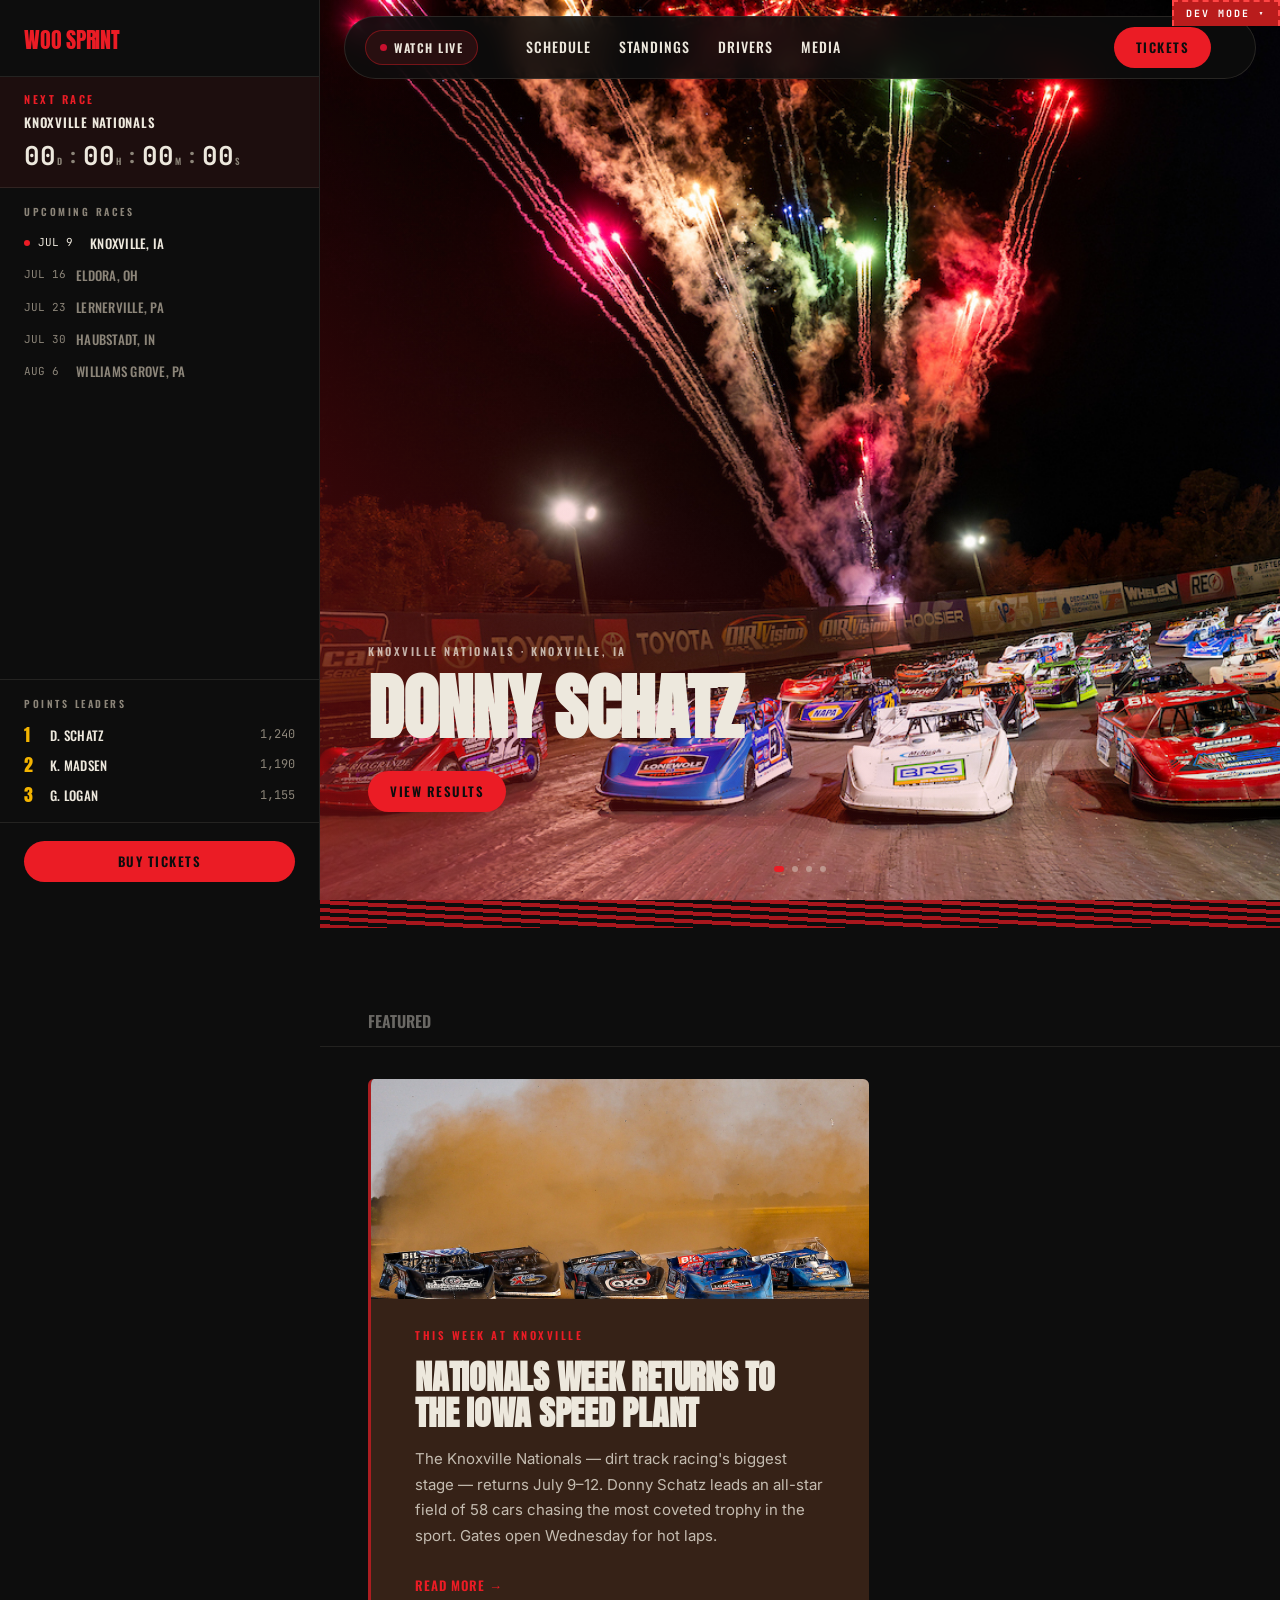
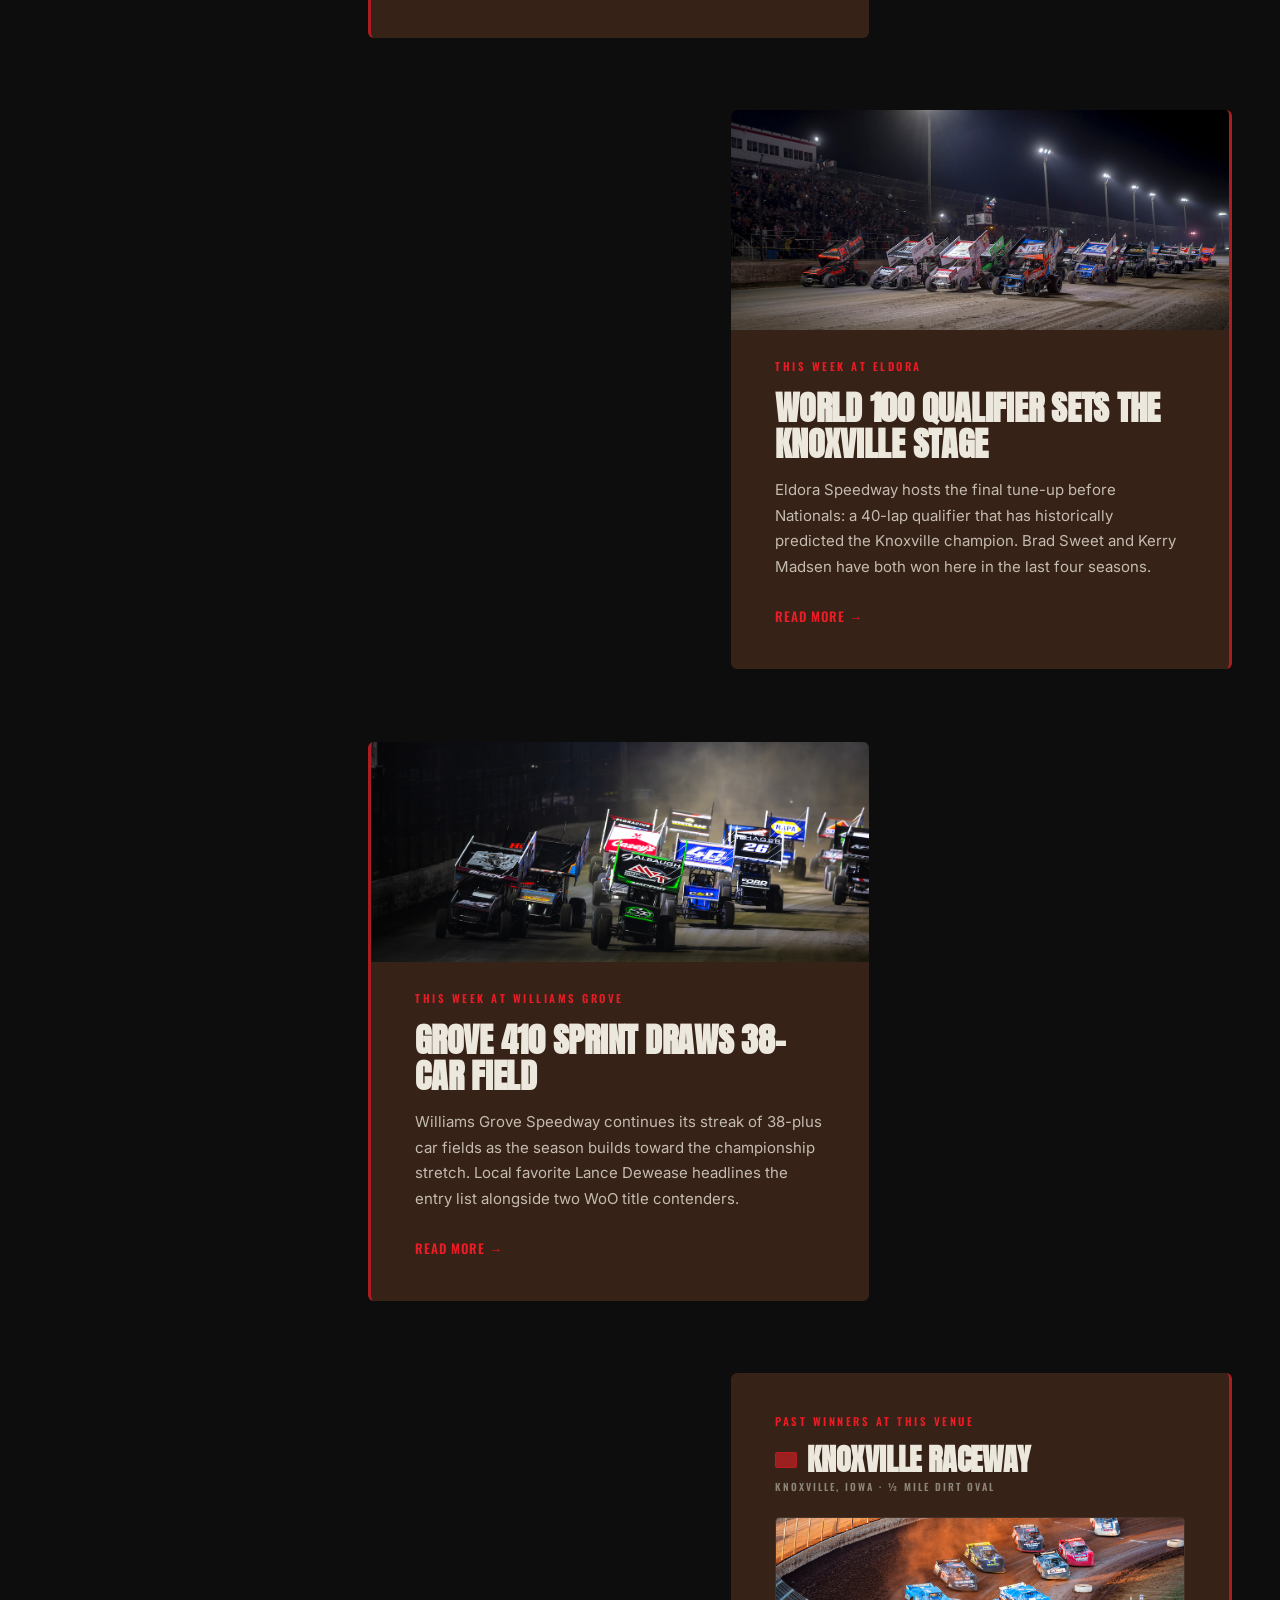
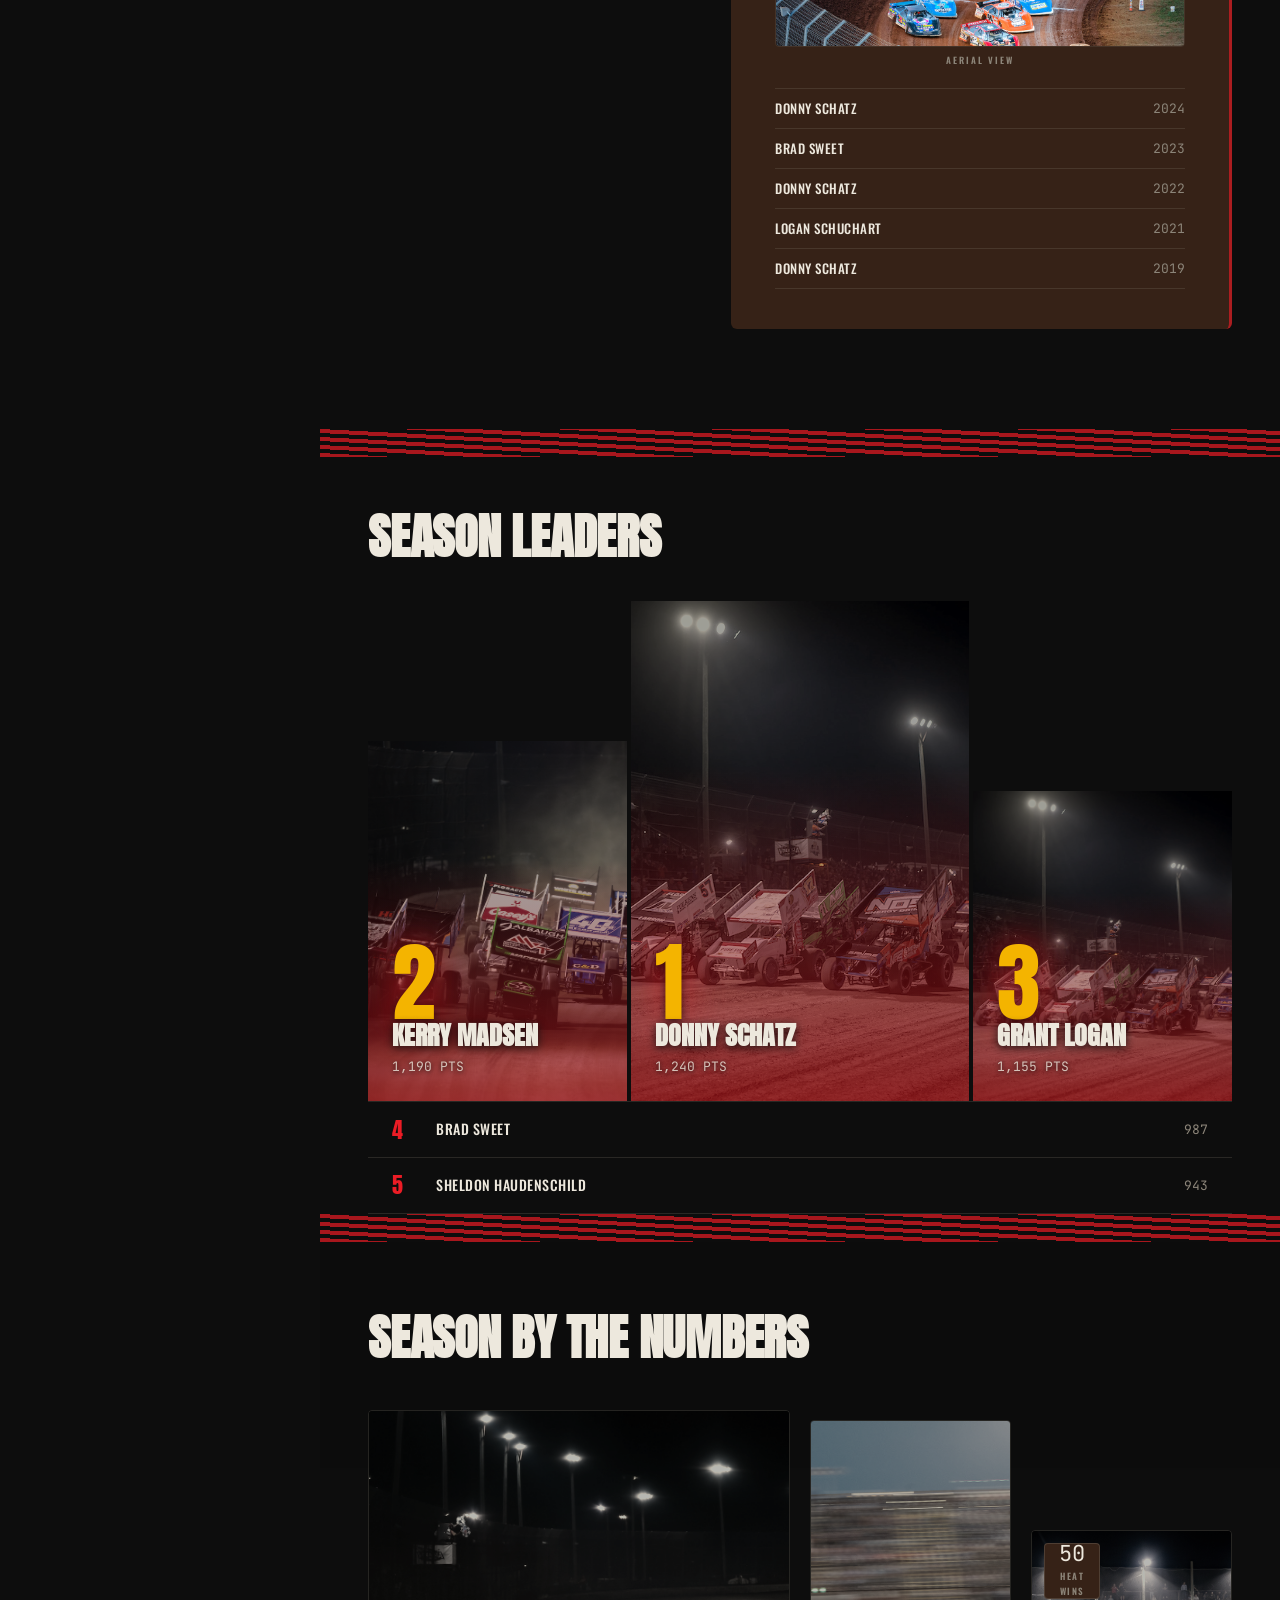
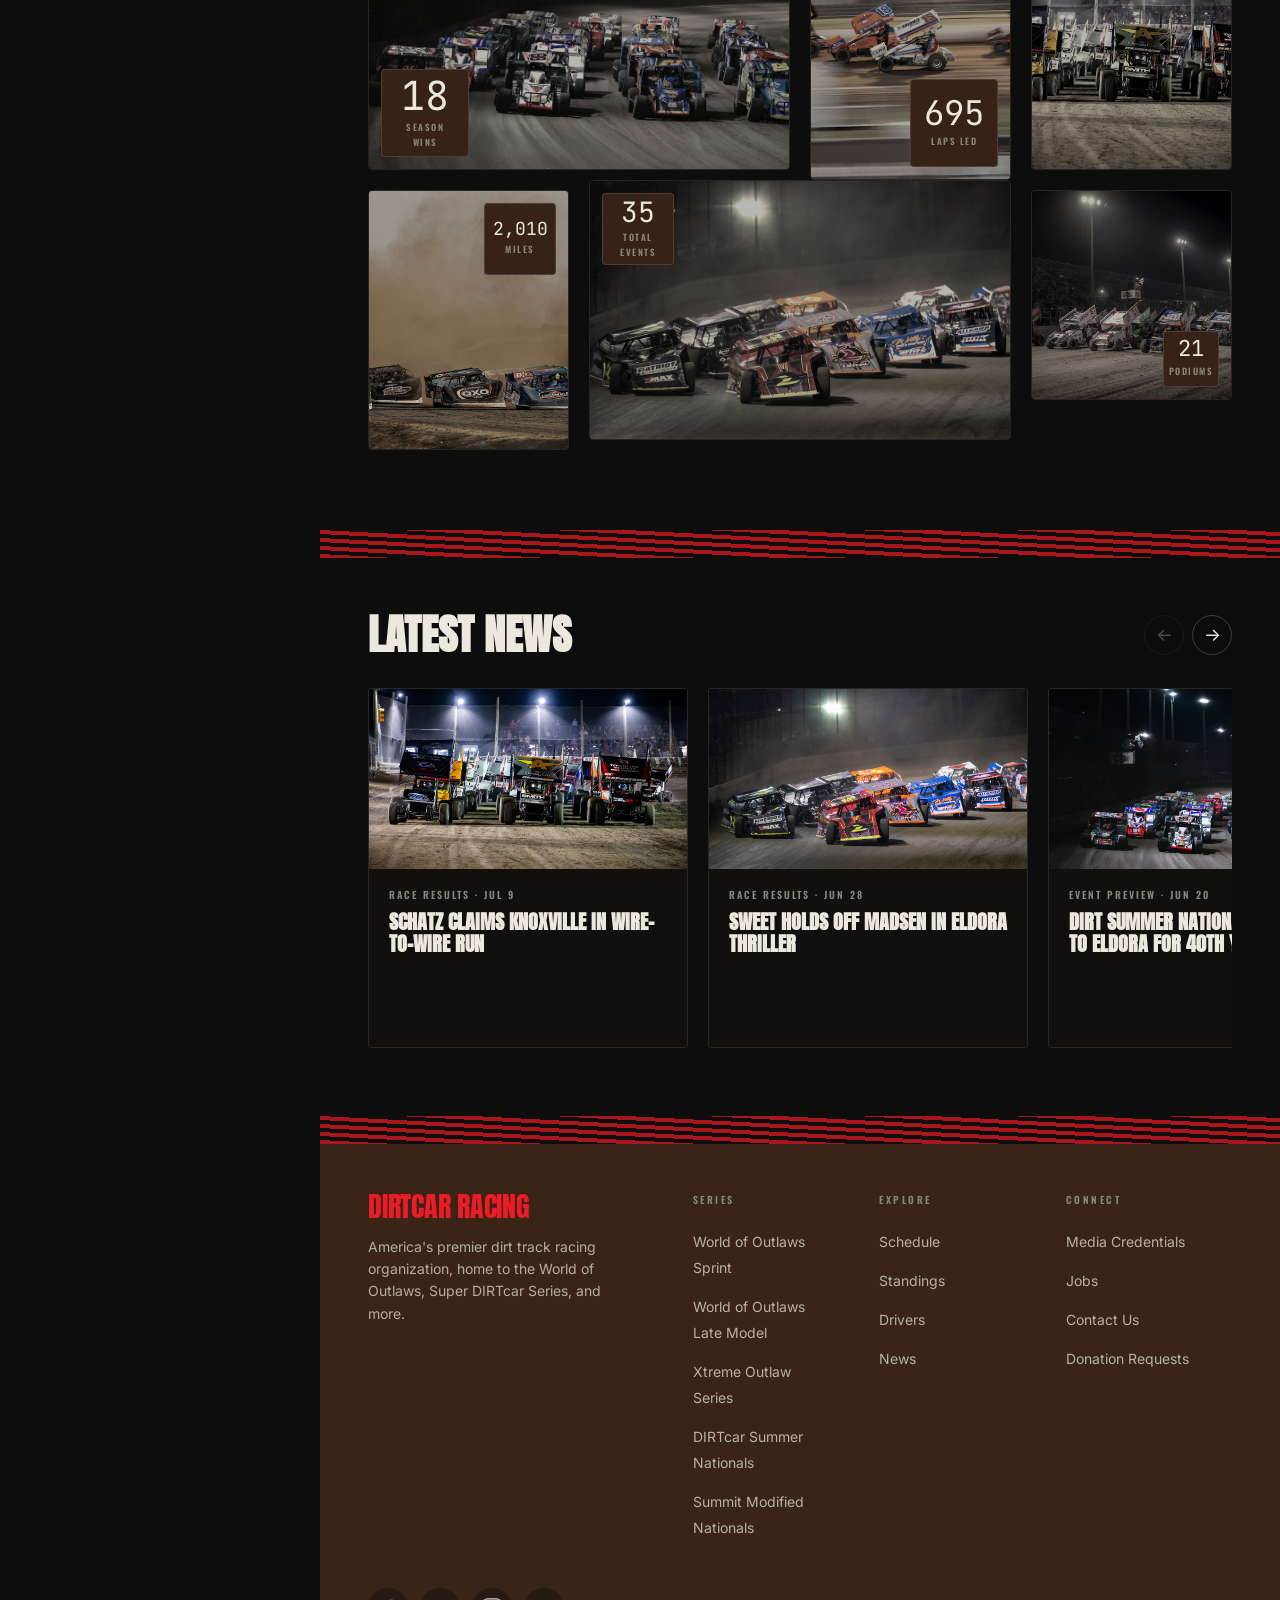
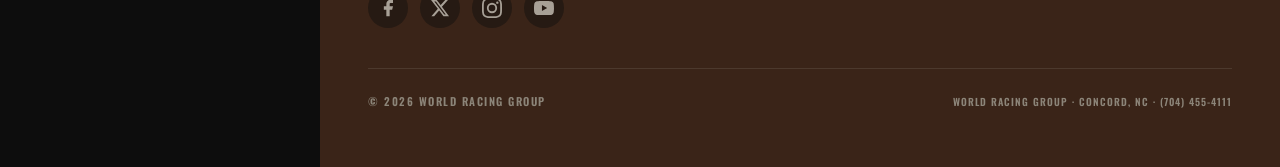
==== static-prototype/index.html @ 0c74077c "Restructure: split into static-prototype/ and wp-theme/, add PHP theme conversion + READMEs - Move o" ====
<!DOCTYPE html>
<html lang="en" data-brand="super-dirtcar">

<head>
  <meta charset="UTF-8">
  <meta name="viewport" content="width=device-width, initial-scale=1.0">
  <title>World of Outlaws Sprint Cars — DIRTcar Racing</title>
  <link rel="preconnect" href="https://fonts.googleapis.com">
  <link rel="preconnect" href="https://fonts.gstatic.com" crossorigin>
  <link href="https://fonts.googleapis.com/css2?family=Anton&family=Oswald:wght@400;500;600&family=Inter:wght@400;500&family=JetBrains+Mono:wght@400;700&display=swap" rel="stylesheet">
  <link rel="stylesheet" href="style.css">
  <!--
    PERF: Layer 2 background image — browser cannot discover CSS background-image
    URLs until the stylesheet is parsed and applied. This preload moves it onto
    the critical path so it starts loading in parallel with the CSS download.
    fetchpriority="high" because it is a full-viewport, first-paint asset.
    PROD: update href to the WebP/AVIF asset on CloudFront CDN (see DESIGN_PLAN.md § 7).
  -->
  <link rel="preload" as="image" href="assets/photos/dji_fly_20250713_210714_0370_1752455054452_photo.jpg" fetchpriority="high">
</head>
<body>

  <!-- LAYER 2: Fixed graded background — z-index: 0. Never scrolls. -->
  <div class="layer-bg" aria-hidden="true"></div>

  <!-- LAYER 1A: Left rail — DATA frame. position:fixed, always visible. -->
  <aside class="rail" aria-label="Season data">

    <div class="rail__logo">
      <span class="rail__logo-wordmark">WoO SPRINT</span>
    </div>

    <div class="rail__ticker">
      <p class="rail__eyebrow">NEXT RACE</p>
      <p class="rail__race-name u-truncate">KNOXVILLE NATIONALS</p>
      <div class="countdown" id="countdown" aria-label="Time until race start" aria-live="off">
        <span class="countdown__segment">
          <span class="countdown__digits u-mono-num" id="cd-days">00</span>
          <span class="countdown__unit u-label">D</span>
        </span>
        <span class="countdown__colon" aria-hidden="true">:</span>
        <span class="countdown__segment">
          <span class="countdown__digits u-mono-num" id="cd-hours">00</span>
          <span class="countdown__unit u-label">H</span>
        </span>
        <span class="countdown__colon" aria-hidden="true">:</span>
        <span class="countdown__segment">
          <span class="countdown__digits u-mono-num" id="cd-mins">00</span>
          <span class="countdown__unit u-label">M</span>
        </span>
        <span class="countdown__colon" aria-hidden="true">:</span>
        <span class="countdown__segment">
          <span class="countdown__digits u-mono-num" id="cd-secs">00</span>
          <span class="countdown__unit u-label">S</span>
        </span>
      </div>
    </div>

    <nav class="rail__schedule" aria-label="Upcoming races">
      <h2 class="rail__section-heading u-label">UPCOMING RACES</h2>
      <ul class="rail__race-list" role="list">
        <li class="rail__race-item rail__race-item--next">
          <span class="rail__race-dot" aria-hidden="true"></span>
          <span class="rail__race-date u-mono-num">JUL 9</span>
          <span class="rail__race-track u-truncate">Knoxville, IA</span>
        </li>
        <li class="rail__race-item">
          <span class="rail__race-date u-mono-num">JUL 16</span>
          <span class="rail__race-track u-truncate">Eldora, OH</span>
        </li>
        <li class="rail__race-item">
          <span class="rail__race-date u-mono-num">JUL 23</span>
          <span class="rail__race-track u-truncate">Lernerville, PA</span>
        </li>
        <li class="rail__race-item">
          <span class="rail__race-date u-mono-num">JUL 30</span>
          <span class="rail__race-track u-truncate">Haubstadt, IN</span>
        </li>
        <li class="rail__race-item">
          <span class="rail__race-date u-mono-num">AUG 6</span>
          <span class="rail__race-track u-truncate">Williams Grove, PA</span>
        </li>
      </ul>
    </nav>

    <div class="rail__standings" aria-label="Points leaders">
      <h2 class="rail__section-heading u-label">POINTS LEADERS</h2>
      <ol class="rail__standings-list">
        <li class="rail__standings-item">
          <span class="rail__standings-pos">1</span>
          <span class="rail__standings-name u-truncate">D. SCHATZ</span>
          <span class="rail__standings-pts u-mono-num">1,240</span>
        </li>
        <li class="rail__standings-item">
          <span class="rail__standings-pos">2</span>
          <span class="rail__standings-name u-truncate">K. MADSEN</span>
          <span class="rail__standings-pts u-mono-num">1,190</span>
        </li>
        <li class="rail__standings-item">
          <span class="rail__standings-pos">3</span>
          <span class="rail__standings-name u-truncate">G. LOGAN</span>
          <span class="rail__standings-pts u-mono-num">1,155</span>
        </li>
      </ol>
    </div>

    <div class="rail__cta-wrap">
      <a href="#" class="btn rail__cta">BUY TICKETS</a>
    </div>

  </aside>

  <!-- LAYER 1B: Top pill header — NAVIGATION frame. Spans right column, collapses on scroll. -->
  <header class="pill-header" id="pill-header">
    <div class="pill-header__inner">

      <!-- WATCH LIVE: persists in both pill states when isLive=true. .pill-header--has-live set by JS. -->
      <a href="https://dirtvision.com"
         target="_blank"
         rel="noopener noreferrer"
         class="pill-watch-live"
         id="pill-watch-live"
         aria-label="Watch live racing on DIRTVision, opens in new tab"
         tabindex="-1">
        <span class="pill-watch-live__dot" aria-hidden="true"></span>
        WATCH LIVE
      </a>

      <!-- Logomark: collapsed state only -->
      <span class="pill-header__logomark" aria-hidden="true">WoO</span>

      <!-- Primary nav: expanded state only — collapses into drawer on scroll -->
      <nav class="pill-nav" aria-label="Primary navigation">
        <a href="#schedule" class="pill-nav__link">SCHEDULE</a>
        <a href="#standings" class="pill-nav__link">STANDINGS</a>
        <a href="#drivers" class="pill-nav__link">DRIVERS</a>
        <a href="#media" class="pill-nav__link">MEDIA</a>
      </nav>

      <!-- CTA: always visible in both states -->
      <a href="#" class="btn pill-header__cta-btn">TICKETS</a>

      <!-- Hamburger: collapsed state only -->
      <button class="pill-header__hamburger"
              aria-label="Open navigation menu"
              aria-expanded="false"
              aria-controls="nav-drawer"
              tabindex="-1">
        <span aria-hidden="true"></span>
        <span aria-hidden="true"></span>
        <span aria-hidden="true"></span>
      </button>

    </div>
  </header>

  <!-- Mobile / collapsed nav drawer -->
  <dialog class="nav-drawer" id="nav-drawer" aria-label="Navigation menu">
    <button class="nav-drawer__close" aria-label="Close navigation menu">&#x2715;</button>
    <nav class="nav-drawer__nav" aria-label="Site navigation">
      <a href="#schedule" class="nav-drawer__link">SCHEDULE</a>
      <a href="#standings" class="nav-drawer__link">STANDINGS</a>
      <a href="#drivers" class="nav-drawer__link">DRIVERS</a>
      <a href="#media" class="nav-drawer__link">MEDIA</a>
    </nav>
    <div class="nav-drawer__data">
      <p class="nav-drawer__placeholder">[Upcoming races — placeholder]</p>
      <p class="nav-drawer__placeholder">[Points leaders — placeholder]</p>
    </div>
  </dialog>

  <!-- LAYER 3: Scrolling content — z-index: 10, margin-left: 320px on desktop -->
  <main class="content-channel">

    <!-- LAYER 3.1: Hero — Most Recent Winner Carousel -->
    <!-- PRODUCTION: slide data from WRG-PublicApi race-results endpoint -->
    <section class="hero" id="hero" aria-label="Recent race winners">
      <div class="hero__track">

        <article class="hero__slide hero__slide--active"
                 id="hero-slide-0"
                 aria-roledescription="slide"
                 aria-label="Slide 1 of 4: Donny Schatz">
          <!--
            PROD: upgrade <img> to <picture> with CDN-hosted AVIF/WebP (slide 1 only):
            <picture>
              <source type="image/avif" srcset="hero-schatz.avif">
              <source type="image/webp" srcset="hero-schatz.webp">
              <img class="hero__photo"
                   src="hero-schatz.jpg"
                   alt="Donny Schatz racing at Knoxville Nationals"
                   width="1440" height="900"
                   loading="eager" fetchpriority="high" decoding="sync">
            </picture>
            ABOVE THE FOLD — do NOT use loading="lazy".
            Sized to 1440×900 (viewport box); serve from CloudFront CDN.
          -->
          <!-- WRG racing photo — real but illustrative; production will use driver-specific
               shots from WRG media library served as WebP/AVIF from CloudFront CDN. -->
          <img class="hero__photo"
               src="assets/photos/_DSC0522.jpg"
               alt="Sprint cars lined up for the main event with fireworks in the night sky"
               width="1920" height="1080"
               loading="eager" fetchpriority="high" decoding="sync">
          <div class="hero__grad" aria-hidden="true"></div>
          <div class="hero__content" data-initial>
            <p class="hero__eyebrow">KNOXVILLE NATIONALS · KNOXVILLE, IA</p>
            <h2 class="hero__name">DONNY SCHATZ</h2>
            <a href="#" class="btn hero__cta">VIEW RESULTS</a>
          </div>
        </article>

        <article class="hero__slide"
                 id="hero-slide-1"
                 aria-roledescription="slide"
                 aria-label="Slide 2 of 4: Brad Sweet"
                 aria-hidden="true">
          <!--
            PROD: <picture> with lazy loading — slide starts hidden, 5 s until auto-advance:
            <picture>
              <source type="image/avif" srcset="hero-sweet.avif">
              <source type="image/webp" srcset="hero-sweet.webp">
              <img class="hero__photo"
                   src="hero-sweet.jpg"
                   alt="Brad Sweet racing at Eldora Speedway"
                   width="1440" height="900"
                   loading="lazy" decoding="async">
            </picture>
          -->
          <!-- WRG racing photo — real but illustrative; production will use event-specific shots. -->
          <img class="hero__photo"
               src="assets/photos/150A0096.jpg"
               alt="Sprint cars racing three-wide through a dusty turn at night"
               width="1920" height="1080"
               loading="lazy" decoding="async">
          <div class="hero__grad" aria-hidden="true"></div>
          <div class="hero__content">
            <p class="hero__eyebrow">DIRT SUMMER NATIONALS · ELDORA, OH</p>
            <h2 class="hero__name">BRAD SWEET</h2>
            <a href="#" class="btn hero__cta">VIEW RESULTS</a>
          </div>
        </article>

        <article class="hero__slide"
                 id="hero-slide-2"
                 aria-roledescription="slide"
                 aria-label="Slide 3 of 4: Kerry Madsen"
                 aria-hidden="true">
          <!--
            PROD: <picture> with lazy loading — slide 3:
            <picture>
              <source type="image/avif" srcset="hero-madsen.avif">
              <source type="image/webp" srcset="hero-madsen.webp">
              <img class="hero__photo"
                   src="hero-madsen.jpg"
                   alt="Kerry Madsen racing at Williams Grove Speedway"
                   width="1440" height="900"
                   loading="lazy" decoding="async">
            </picture>
          -->
          <!-- WRG racing photo — real but illustrative; production will use event-specific shots. -->
          <img class="hero__photo"
               src="assets/photos/_DSC0522.jpg"
               alt="Sprint cars lined up for the main event with fireworks in the night sky"
               width="1920" height="1080"
               loading="lazy" decoding="async">
          <div class="hero__grad" aria-hidden="true"></div>
          <div class="hero__content">
            <p class="hero__eyebrow">WILLIAMS GROVE 410 SPRINT · WILLIAMS GROVE, PA</p>
            <h2 class="hero__name">KERRY MADSEN</h2>
            <a href="#" class="btn hero__cta">VIEW RESULTS</a>
          </div>
        </article>

        <article class="hero__slide"
                 id="hero-slide-3"
                 aria-roledescription="slide"
                 aria-label="Slide 4 of 4: Sheldon Haudenschild"
                 aria-hidden="true">
          <!--
            PROD: <picture> with lazy loading — slide 4:
            <picture>
              <source type="image/avif" srcset="hero-haudenschild.avif">
              <source type="image/webp" srcset="hero-haudenschild.webp">
              <img class="hero__photo"
                   src="hero-haudenschild.jpg"
                   alt="Sheldon Haudenschild racing at Tulsa Speedway"
                   width="1440" height="900"
                   loading="lazy" decoding="async">
            </picture>
          -->
          <!-- WRG racing photo — real but illustrative; production will use event-specific shots. -->
          <img class="hero__photo"
               src="assets/photos/150A0096.jpg"
               alt="Sprint cars racing three-wide through a dusty turn at night"
               width="1920" height="1080"
               loading="lazy" decoding="async">
          <div class="hero__grad" aria-hidden="true"></div>
          <div class="hero__content">
            <p class="hero__eyebrow">DIRT CLASSIC · TULSA, OK</p>
            <h2 class="hero__name">SHELDON HAUDENSCHILD</h2>
            <a href="#" class="btn hero__cta">VIEW RESULTS</a>
          </div>
        </article>

      </div>

      <div class="hero__dots" role="group" aria-label="Slide navigation">
        <button class="hero__dot hero__dot--active"
                aria-label="Slide 1: Donny Schatz"
                aria-pressed="true"></button>
        <button class="hero__dot"
                aria-label="Slide 2: Brad Sweet"
                aria-pressed="false"
                tabindex="-1"></button>
        <button class="hero__dot"
                aria-label="Slide 3: Kerry Madsen"
                aria-pressed="false"
                tabindex="-1"></button>
        <button class="hero__dot"
                aria-label="Slide 4: Sheldon Haudenschild"
                aria-pressed="false"
                tabindex="-1"></button>
      </div>
    </section>

    <!-- Scroll sentinel: IntersectionObserver target for pill collapse trigger -->
    <div class="scroll-sentinel" id="scroll-sentinel" aria-hidden="true"></div>

    <!-- Clay-groove divider sample — renders between hero and floating blocks -->
    <div class="clay-divider" aria-hidden="true"></div>

    <!-- LAYER 3.2: Floating Feature Blocks — Thibaut Courtois pattern -->
    <!--
      PRODUCTION: .layer-bg::before photograph must depict the SAME track/event
      as these editorial blocks. The background is the subject of the content
      floating in front of it — without that alignment the three-layer depth model
      collapses to a generic parallax gesture. Update the background-image URL in
      .layer-bg::before and the block copy together as a single release when
      featuring a new event. Block content from WRG-PublicApi featured-events endpoint.
    -->
    <section class="floating-blocks" id="schedule" aria-label="Featured stories">
      <!--
        FEATURED — intentionally curated, intentionally few (2–3 editorial blocks +
        track context card). This section's purpose is the three-layer depth model:
        Layer 2 must show through the open space around each block. If you find yourself
        adding many blocks here, they belong in the Latest News horizontal scroller instead
        (#media). These two sections are NOT duplicates — they are different by design:
        Featured = curated depth showcase; Latest News = high-volume feed.
      -->
      <div class="floating-blocks__header">
        <p class="floating-blocks__label u-label">Featured</p>
      </div>
      <div class="floating-blocks__inner">

        <div class="floating-block floating-block--left">
          <article class="floating-block__card">
            <!-- WRG racing photo — real but illustrative; production will swap to CMS-curated set. -->
            <figure class="floating-block__photo">
              <img src="assets/photos/6L4A5231.jpg"
                   alt=""
                   width="640" height="220"
                   loading="lazy" decoding="async">
            </figure>
            <p class="floating-block__eyebrow u-label">This week at Knoxville</p>
            <h2 class="floating-block__headline">NATIONALS WEEK RETURNS TO THE IOWA SPEED PLANT</h2>
            <p class="floating-block__blurb">The Knoxville Nationals — dirt track racing's biggest stage — returns July 9–12. Donny Schatz leads an all-star field of 58 cars chasing the most coveted trophy in the sport. Gates open Wednesday for hot laps.</p>
            <a href="#" class="floating-block__link">Read more &#8594;</a>
          </article>
        </div>

        <div class="floating-block floating-block--right">
          <article class="floating-block__card">
            <!-- WRG racing photo — real but illustrative; production will swap to CMS-curated set. -->
            <figure class="floating-block__photo">
              <img src="assets/photos/DSC01640%20copy.jpg"
                   alt=""
                   width="640" height="220"
                   loading="lazy" decoding="async">
            </figure>
            <p class="floating-block__eyebrow u-label">This week at Eldora</p>
            <h2 class="floating-block__headline">WORLD 100 QUALIFIER SETS THE KNOXVILLE STAGE</h2>
            <p class="floating-block__blurb">Eldora Speedway hosts the final tune-up before Nationals: a 40-lap qualifier that has historically predicted the Knoxville champion. Brad Sweet and Kerry Madsen have both won here in the last four seasons.</p>
            <a href="#" class="floating-block__link">Read more &#8594;</a>
          </article>
        </div>

        <div class="floating-block floating-block--left">
          <article class="floating-block__card">
            <!-- WRG racing photo — real but illustrative; production will swap to CMS-curated set. -->
            <figure class="floating-block__photo">
              <img src="assets/photos/150A0096.jpg"
                   alt=""
                   width="640" height="220"
                   loading="lazy" decoding="async">
            </figure>
            <p class="floating-block__eyebrow u-label">This week at Williams Grove</p>
            <h2 class="floating-block__headline">GROVE 410 SPRINT DRAWS 38-CAR FIELD</h2>
            <p class="floating-block__blurb">Williams Grove Speedway continues its streak of 38-plus car fields as the season builds toward the championship stretch. Local favorite Lance Dewease headlines the entry list alongside two WoO title contenders.</p>
            <a href="#" class="floating-block__link">Read more &#8594;</a>
          </article>
        </div>

        <!-- TRACK CONTEXT CARD — block type 2 within .floating-blocks.
             Distinct internal layout from editorial blocks; same visual language (clay bg,
             border, radius, racecar-launch entrance, hover lunge).
             Sequence position: 4th block, right-aligned (alternates after 3rd left block).
             PRODUCTION: venue data from WRG-PublicApi featured-events endpoint;
             winner history from /tracks/{track_ID}/results?series={entity_ID}. -->
        <div class="floating-block floating-block--right">
          <article class="floating-block__card floating-block__card--track-context"
                   aria-label="Track context: Knoxville Raceway, past winners">

            <p class="floating-block__eyebrow u-label">Past winners at this venue</p>

            <div class="track-ctx__header">
              <!-- PLACEHOLDER flag block. PRODUCTION: country/state flag <img> or inline SVG
                   sourced from the venue record. Class only — no inline style attribute. -->
              <span class="track-ctx__flag" role="img" aria-label="US venue flag placeholder"></span>
              <h2 class="track-ctx__name">KNOXVILLE RACEWAY</h2>
            </div>
            <p class="track-ctx__location u-label">Knoxville, Iowa &middot; &frac12; Mile Dirt Oval</p>

            <!-- Aerial track view — clean, full-width, no layering.
                 PRODUCTION: aerial/satellite photo from the yoda asset/marketing folder,
                 keyed by track. Serve as WebP/AVIF. Fallback: if absent, hide this element
                 gracefully (card still works via name + map chip + winners):
                 CSS → .track-ctx__aerial-wrap:not(:has(img[src])) { display: none; } -->
            <figure class="track-ctx__aerial-wrap" aria-hidden="true">
              <!-- WRG aerial track photo — real but illustrative;
                   production will serve venue-specific aerials from WRG media library. -->
              <img class="track-ctx__aerial"
                   src="assets/photos/DSC_8585.jpg"
                   alt=""
                   width="220"
                   height="130"
                   loading="lazy"
                   decoding="async">
              <p class="track-ctx__zone-label u-label">AERIAL VIEW</p>
            </figure>

            <!-- PAST WINNERS LIST
                 PRODUCTION: query WRG-PublicApi /tracks/{track_ID}/results?series={entity_ID}
                 for prior winners at this venue. Display 3–5 most recent distinct winners. -->
            <ol class="track-ctx__winners" aria-label="Past winners at Knoxville Raceway">
              <li class="track-ctx__winner">
                <span class="track-ctx__winner-name">Donny Schatz</span>
                <span class="track-ctx__winner-year u-mono-num">2024</span>
              </li>
              <li class="track-ctx__winner">
                <span class="track-ctx__winner-name">Brad Sweet</span>
                <span class="track-ctx__winner-year u-mono-num">2023</span>
              </li>
              <li class="track-ctx__winner">
                <span class="track-ctx__winner-name">Donny Schatz</span>
                <span class="track-ctx__winner-year u-mono-num">2022</span>
              </li>
              <li class="track-ctx__winner">
                <span class="track-ctx__winner-name">Logan Schuchart</span>
                <span class="track-ctx__winner-year u-mono-num">2021</span>
              </li>
              <li class="track-ctx__winner">
                <span class="track-ctx__winner-name">Donny Schatz</span>
                <span class="track-ctx__winner-year u-mono-num">2019</span>
              </li>
            </ol>

          </article>
        </div>

      </div>
    </section>

    <!-- LAYER 3.3: Standings — Formula 1 podium pattern -->
    <!-- PRODUCTION: driver data from WRG-PublicApi driver/standings tables -->
    <section class="standings" id="standings" aria-label="Season standings">
      <div class="clay-divider" aria-hidden="true"></div>

      <div class="standings__inner">
        <h2 class="standings__heading">SEASON LEADERS</h2>

        <!-- Podium: DOM order P1, P2, P3 (semantic); CSS order rearranges to P2, P1, P3 on desktop -->
        <div class="standings__podium" id="standings-podium">

          <!-- P1 — champion; desktop center (order:2), mobile first (order:1) -->
          <article class="standings__card standings__card--p1" aria-label="1st place: Donny Schatz">
            <!--
              PROD: upgrade to <picture> with CDN-hosted AVIF/WebP per driver (P1 — 400×500):
              <picture>
                <source type="image/avif" srcset="driver-schatz.avif">
                <source type="image/webp" srcset="driver-schatz.webp">
                <img class="standings__photo" src="driver-schatz.jpg" alt=""
                     width="400" height="500" loading="lazy" decoding="async">
              </picture>
            -->
            <!-- WRG racing photo — real but illustrative; production uses driver-specific
                 portraits from WRG media library served as WebP/AVIF from CloudFront CDN. -->
            <img class="standings__photo"
                 src="assets/photos/DSC01640%20copy.jpg"
                 alt=""
                 width="400" height="500"
                 loading="lazy" decoding="async">
            <div class="standings__wash" aria-hidden="true"></div>
            <div class="standings__info">
              <span class="standings__rank" aria-hidden="true">1</span>
              <h3 class="standings__name">DONNY SCHATZ</h3>
              <span class="standings__pts u-mono-num">1,240 PTS</span>
            </div>
          </article>

          <!-- P2 — desktop left flank (order:1) -->
          <article class="standings__card standings__card--p2" aria-label="2nd place: Kerry Madsen">
            <!--
              PROD: upgrade to <picture> with CDN-hosted AVIF/WebP per driver (P2 — 308×360):
              <picture>
                <source type="image/avif" srcset="driver-madsen.avif">
                <source type="image/webp" srcset="driver-madsen.webp">
                <img class="standings__photo" src="driver-madsen.jpg" alt=""
                     width="308" height="360" loading="lazy" decoding="async">
              </picture>
            -->
            <!-- WRG racing photo — real but illustrative; production uses driver-specific portraits. -->
            <img class="standings__photo"
                 src="assets/photos/150A0096.jpg"
                 alt=""
                 width="308" height="360"
                 loading="lazy" decoding="async">
            <div class="standings__wash" aria-hidden="true"></div>
            <div class="standings__info">
              <span class="standings__rank" aria-hidden="true">2</span>
              <h3 class="standings__name">KERRY MADSEN</h3>
              <span class="standings__pts u-mono-num">1,190 PTS</span>
            </div>
          </article>

          <!-- P3 — desktop right flank (order:3) -->
          <article class="standings__card standings__card--p3" aria-label="3rd place: Grant Logan">
            <!--
              PROD: upgrade to <picture> with CDN-hosted AVIF/WebP per driver (P3 — 308×310):
              <picture>
                <source type="image/avif" srcset="driver-logan.avif">
                <source type="image/webp" srcset="driver-logan.webp">
                <img class="standings__photo" src="driver-logan.jpg" alt=""
                     width="308" height="310" loading="lazy" decoding="async">
              </picture>
            -->
            <!-- WRG racing photo — real but illustrative; production uses driver-specific portraits. -->
            <img class="standings__photo"
                 src="assets/photos/DSC01640%20copy.jpg"
                 alt=""
                 width="308" height="310"
                 loading="lazy" decoding="async">
            <div class="standings__wash" aria-hidden="true"></div>
            <div class="standings__info">
              <span class="standings__rank" aria-hidden="true">3</span>
              <h3 class="standings__name">GRANT LOGAN</h3>
              <span class="standings__pts u-mono-num">1,155 PTS</span>
            </div>
          </article>

        </div>

        <!-- P4–P5 compact rows — PRODUCTION: from WRG-PublicApi driver/standings tables -->
        <ol class="standings__list" aria-label="Standings positions 4 and 5">
          <li class="standings__list-item">
            <span class="standings__list-rank" aria-hidden="true">4</span>
            <span class="standings__list-name">BRAD SWEET</span>
            <span class="standings__list-pts u-mono-num"><span class="sr-only">Points: </span>987</span>
          </li>
          <li class="standings__list-item">
            <span class="standings__list-rank" aria-hidden="true">5</span>
            <span class="standings__list-name">SHELDON HAUDENSCHILD</span>
            <span class="standings__list-pts u-mono-num"><span class="sr-only">Points: </span>943</span>
          </li>
        </ol>
      </div>

      <div class="clay-divider" aria-hidden="true"></div>
    </section>

    <!-- LAYER 3.4: Season Stats — Bento mosaic of picture boxes -->
    <!-- PRODUCTION: aggregate stats from WRG-PublicApi season stats endpoint -->
    <!--
      DIVIDER NOTE: no clay-dividers inside this section — the standings section's
      bottom divider and the news section's top divider serve as this section's seams.
      Adding dividers here would double up at each seam (one per adjacent section).
    -->
    <section class="season-stats" id="season-stats" aria-label="Season statistics">

      <div class="season-stats__inner">
        <h2 class="season-stats__heading" id="season-stats-heading">SEASON BY THE NUMBERS</h2>

        <!--
          BENTO MOSAIC — six picture-box cells, varying in size by stat importance.
          4-col × 2-row CSS grid on desktop (≥ 1280px viewport); 2-col on 768px–1279px;
          compact 2-col on mobile (< 768px). Count-up animation fires on scroll-into-view.
          PRODUCTION: photos from WRG media asset library; stats from WRG-PublicApi
          season aggregate stats endpoint.
        -->
        <div class="season-stats__bento" id="season-stats-cluster">

          <!-- Season Wins — HERO cell, spans 2 cols, badge bottom-left -->
          <div class="bento-cell bento-cell--season-wins">
            <!--
              PLACEHOLDER — production: race win celebration photo (checkered flag,
              victory lane, or car crossing the finish line). Source from WRG media
              assets; serve as WebP/AVIF from CloudFront CDN. alt="" — stat badge
              provides the meaningful information; photo is decorative context.
            -->
            <img class="bento-cell__photo"
                 src="assets/photos/JJA_1870-2.jpg"
                 alt=""
                 width="960" height="720"
                 loading="lazy" decoding="async">
            <div class="bento-badge bento-badge--xl bento-badge--bottom-left">
              <span class="bento-badge__num u-mono-num" data-target="18" aria-live="off">18</span>
              <span class="bento-badge__label u-label">Season Wins</span>
            </div>
          </div>

          <!-- Laps Led — large single-col cell, badge bottom-right -->
          <div class="bento-cell bento-cell--laps-led">
            <!--
              PLACEHOLDER — production: lead car photo from the front stretch,
              clear air ahead, showing front-running position.
            -->
            <img class="bento-cell__photo"
                 src="assets/photos/DSC_0811.jpg"
                 alt=""
                 width="480" height="720"
                 loading="lazy" decoding="async">
            <div class="bento-badge bento-badge--xl bento-badge--bottom-right">
              <span class="bento-badge__num u-mono-num" data-target="847" aria-live="off">847</span>
              <span class="bento-badge__label u-label">Laps Led</span>
            </div>
          </div>

          <!-- Heat Race Wins — smaller cell (bottom-anchored in row), badge top-left -->
          <div class="bento-cell bento-cell--heat-wins">
            <!--
              PLACEHOLDER — production: heat race start or checkered flag moment.
            -->
            <img class="bento-cell__photo"
                 src="assets/photos/DSC_0451.jpg"
                 alt=""
                 width="480" height="480"
                 loading="lazy" decoding="async">
            <div class="bento-badge bento-badge--sm bento-badge--top-left">
              <span class="bento-badge__num u-mono-num" data-target="62" aria-live="off">62</span>
              <span class="bento-badge__label u-label">Heat Wins</span>
            </div>
          </div>

          <!-- Miles of Racing — single-col cell, badge top-right -->
          <div class="bento-cell bento-cell--miles">
            <!--
              PLACEHOLDER — production: aerial or in-car shot conveying distance
              and speed (car at full throttle, long track shot).
            -->
            <img class="bento-cell__photo"
                 src="assets/photos/6L4A5231.jpg"
                 alt=""
                 width="480" height="520"
                 loading="lazy" decoding="async">
            <div class="bento-badge bento-badge--md bento-badge--top-right">
              <span class="bento-badge__num u-mono-num" data-target="2481" aria-live="off">2,481</span>
              <span class="bento-badge__label u-label">Miles</span>
            </div>
          </div>

          <!-- Total Events — wide cell (spans 2 cols), badge top-left -->
          <div class="bento-cell bento-cell--total-events">
            <!--
              PLACEHOLDER — production: panoramic event shot (grandstand, car
              lineup, or full-field start).
            -->
            <img class="bento-cell__photo"
                 src="assets/photos/DSC01532%20copy.jpg"
                 alt=""
                 width="960" height="520"
                 loading="lazy" decoding="async">
            <div class="bento-badge bento-badge--md bento-badge--top-left">
              <span class="bento-badge__num u-mono-num" data-target="47" aria-live="off">47</span>
              <span class="bento-badge__label u-label">Total Events</span>
            </div>
          </div>

          <!-- Podiums — smaller cell (top-anchored in row), badge bottom-right -->
          <div class="bento-cell bento-cell--podiums">
            <!--
              PLACEHOLDER — production: podium or top-3 celebration photo.
            -->
            <img class="bento-cell__photo"
                 src="assets/photos/DSC01640%20copy.jpg"
                 alt=""
                 width="480" height="420"
                 loading="lazy" decoding="async">
            <div class="bento-badge bento-badge--sm bento-badge--bottom-right">
              <span class="bento-badge__num u-mono-num" data-target="34" aria-live="off">34</span>
              <span class="bento-badge__label u-label">Podiums</span>
            </div>
          </div>

        </div>
      </div>
    </section>

    <!-- LAYER 3.5: News — Juventus horizontal card scroll pattern -->
    <!-- PRODUCTION: card data from WRG-PublicApi news endpoint -->
    <section class="news" id="media" aria-label="Latest news">
      <div class="clay-divider" aria-hidden="true"></div>

      <div class="news__inner">
        <div class="news__header">
          <h2 class="news__heading">LATEST NEWS</h2>
          <div class="news__arrows">
            <button class="news__arrow news__arrow--prev"
                    aria-label="Previous news"
                    disabled>&#8592;</button>
            <button class="news__arrow news__arrow--next"
                    aria-label="Next news">&#8594;</button>
          </div>
        </div>

        <div class="news__track" id="news-track" tabindex="0">

          <!--
            PROD IMAGE PATTERN (all news cards — repeat per card):
            Replace .news__card-image div with a <picture> element:
            <picture>
              <source type="image/avif" srcset="news-slug.avif">
              <source type="image/webp" srcset="news-slug.webp">
              <img class="news__card-image"
                   src="news-slug.jpg"
                   alt="[Descriptive caption — distinct from headline; what is shown in the photo]"
                   width="320" height="180"
                   loading="lazy" decoding="async">
            </picture>
            All news cards are below the fold — loading="lazy" is correct for every card.
            width/height lock the 16:9 aspect ratio so the browser reserves 180 px of height
            before the image loads (prevents layout shift in the card track).
            Add object-fit: cover to .news__card-image img in CSS when real images land.
            Images from WRG-PublicApi news endpoint; serve WebP/AVIF at 320×180 from CDN.
          -->
          <article class="news__card">
            <a href="#" class="news__card-link">
              <img class="news__card-image"
                   src="assets/photos/DSC_0451.jpg"
                   alt=""
                   width="320" height="180"
                   loading="lazy" decoding="async">
              <div class="news__card-body">
                <p class="news__card-eyebrow u-label">RACE RESULTS · JUL 9</p>
                <h3 class="news__card-headline">SCHATZ CLAIMS KNOXVILLE IN WIRE-TO-WIRE RUN</h3>
              </div>
            </a>
          </article>

          <article class="news__card">
            <a href="#" class="news__card-link">
              <img class="news__card-image"
                   src="assets/photos/DSC01532%20copy.jpg"
                   alt=""
                   width="320" height="180"
                   loading="lazy" decoding="async">
              <div class="news__card-body">
                <p class="news__card-eyebrow u-label">RACE RESULTS · JUN 28</p>
                <h3 class="news__card-headline">SWEET HOLDS OFF MADSEN IN ELDORA THRILLER</h3>
              </div>
            </a>
          </article>

          <article class="news__card">
            <a href="#" class="news__card-link">
              <img class="news__card-image"
                   src="assets/photos/JJA_1870-2.jpg"
                   alt=""
                   width="320" height="180"
                   loading="lazy" decoding="async">
              <div class="news__card-body">
                <p class="news__card-eyebrow u-label">EVENT PREVIEW · JUN 20</p>
                <h3 class="news__card-headline">DIRT SUMMER NATIONALS RETURNS TO ELDORA FOR 40TH YEAR</h3>
              </div>
            </a>
          </article>

          <article class="news__card">
            <a href="#" class="news__card-link">
              <img class="news__card-image"
                   src="assets/photos/DSC_0811.jpg"
                   alt=""
                   width="320" height="180"
                   loading="lazy" decoding="async">
              <div class="news__card-body">
                <p class="news__card-eyebrow u-label">DRIVER NEWS · MAR 3</p>
                <h3 class="news__card-headline">HAUDENSCHILD EXTENDS WITH STENHOUSE JR.&ndash;MARSHALL</h3>
              </div>
            </a>
          </article>

          <article class="news__card">
            <a href="#" class="news__card-link">
              <img class="news__card-image"
                   src="assets/photos/DSC_0451.jpg"
                   alt=""
                   width="320" height="180"
                   loading="lazy" decoding="async">
              <div class="news__card-body">
                <p class="news__card-eyebrow u-label">RACE RESULTS · JUN 14</p>
                <h3 class="news__card-headline">MADSEN DOMINATES WILLIAMS GROVE IN FLAG-TO-FLAG WIN</h3>
              </div>
            </a>
          </article>

          <article class="news__card">
            <a href="#" class="news__card-link">
              <img class="news__card-image"
                   src="assets/photos/DSC01532%20copy.jpg"
                   alt=""
                   width="320" height="180"
                   loading="lazy" decoding="async">
              <div class="news__card-body">
                <p class="news__card-eyebrow u-label">STANDINGS · JUL 1</p>
                <h3 class="news__card-headline">POINTS BATTLE TIGHTENS WITH SIX ROUNDS REMAINING</h3>
              </div>
            </a>
          </article>

          <article class="news__card">
            <a href="#" class="news__card-link">
              <img class="news__card-image"
                   src="assets/photos/JJA_1870-2.jpg"
                   alt=""
                   width="320" height="180"
                   loading="lazy" decoding="async">
              <div class="news__card-body">
                <p class="news__card-eyebrow u-label">SERIES NEWS · JAN 15</p>
                <h3 class="news__card-headline">2026 SPRINT SEASON EXPANDS TO 90 EVENTS ACROSS 22 STATES</h3>
              </div>
            </a>
          </article>

        </div>
      </div>

      <div class="clay-divider" aria-hidden="true"></div>
    </section>

  </main>

  <footer class="site-footer" aria-label="Site footer">

    <!-- 4-col grid: brand wordmark + 3 nav clusters -->
    <!-- PRODUCTION: all href="#" placeholders route to real pages/routes. -->
    <div class="footer-cols">

      <div class="footer-col footer-col--brand">
        <p class="footer-wordmark">DIRTcar Racing</p>
        <p class="footer-brand-desc">America's premier dirt track racing organization, home to the World of Outlaws, Super DIRTcar Series, and more.</p>
      </div>

      <nav class="footer-col" aria-label="Series">
        <h3 class="footer-col__heading u-label">Series</h3>
        <ul class="footer-links">
          <li><a href="#" class="footer-link">World of Outlaws Sprint</a></li>
          <li><a href="#" class="footer-link">World of Outlaws Late Model</a></li>
          <li><a href="#" class="footer-link">Xtreme Outlaw Series</a></li>
          <li><a href="#" class="footer-link">DIRTcar Summer Nationals</a></li>
          <li><a href="#" class="footer-link">Summit Modified Nationals</a></li>
        </ul>
      </nav>

      <nav class="footer-col" aria-label="Explore">
        <h3 class="footer-col__heading u-label">Explore</h3>
        <ul class="footer-links">
          <li><a href="#" class="footer-link">Schedule</a></li>
          <li><a href="#" class="footer-link">Standings</a></li>
          <li><a href="#" class="footer-link">Drivers</a></li>
          <li><a href="#" class="footer-link">News</a></li>
        </ul>
      </nav>

      <nav class="footer-col" aria-label="Connect and company">
        <h3 class="footer-col__heading u-label">Connect</h3>
        <ul class="footer-links">
          <li><a href="#" class="footer-link">Media Credentials</a></li>
          <li><a href="#" class="footer-link">Jobs</a></li>
          <li><a href="#" class="footer-link">Contact Us</a></li>
          <li><a href="#" class="footer-link">Donation Requests</a></li>
        </ul>
      </nav>

    </div>

    <!-- Social icon row -->
    <!-- PRODUCTION: href values point to real WRG / series social accounts. -->
    <ul class="footer-social" aria-label="Social media">
      <li>
        <a href="#" class="footer-social__link" aria-label="Facebook">
          <svg viewBox="0 0 24 24" width="20" height="20" fill="currentColor" aria-hidden="true" focusable="false">
            <path d="M18 2h-3a5 5 0 0 0-5 5v3H7v4h3v8h4v-8h3l1-4h-4V7a1 1 0 0 1 1-1h3z"/>
          </svg>
        </a>
      </li>
      <li>
        <a href="#" class="footer-social__link" aria-label="X (formerly Twitter)">
          <svg viewBox="0 0 24 24" width="20" height="20" fill="currentColor" aria-hidden="true" focusable="false">
            <path d="M18.244 2.25h3.308l-7.227 8.26 8.502 11.24H16.17l-5.214-6.817L4.99 21.75H1.68l7.73-8.835L1.254 2.25H8.08l4.713 6.231zm-1.161 17.52h1.833L7.084 4.126H5.117z"/>
          </svg>
        </a>
      </li>
      <li>
        <a href="#" class="footer-social__link" aria-label="Instagram">
          <svg viewBox="0 0 24 24" width="20" height="20" fill="currentColor" aria-hidden="true" focusable="false">
            <path d="M12 2.163c3.204 0 3.584.012 4.85.07 3.252.148 4.771 1.691 4.919 4.919.058 1.265.069 1.645.069 4.849 0 3.205-.012 3.584-.069 4.849-.149 3.225-1.664 4.771-4.919 4.919-1.266.058-1.644.07-4.85.07-3.204 0-3.584-.012-4.849-.07-3.26-.149-4.771-1.699-4.919-4.92-.058-1.265-.07-1.644-.07-4.849 0-3.204.013-3.583.07-4.849.149-3.227 1.664-4.771 4.919-4.919 1.266-.057 1.645-.069 4.849-.069zM12 0C8.741 0 8.333.014 7.053.072 2.695.272.273 2.69.073 7.052.014 8.333 0 8.741 0 12c0 3.259.014 3.668.072 4.948.2 4.358 2.618 6.78 6.98 6.98C8.333 23.986 8.741 24 12 24c3.259 0 3.668-.014 4.948-.072 4.354-.2 6.782-2.618 6.979-6.98.059-1.28.073-1.689.073-4.948 0-3.259-.014-3.667-.072-4.947-.196-4.354-2.617-6.78-6.979-6.98C15.668.014 15.259 0 12 0zm0 5.838a6.162 6.162 0 100 12.324 6.162 6.162 0 000-12.324zM12 16a4 4 0 110-8 4 4 0 010 8zm6.406-11.845a1.44 1.44 0 100 2.881 1.44 1.44 0 000-2.881z"/>
          </svg>
        </a>
      </li>
      <li>
        <a href="#" class="footer-social__link" aria-label="YouTube">
          <svg viewBox="0 0 24 24" width="20" height="20" fill="currentColor" aria-hidden="true" focusable="false">
            <path d="M23.498 6.186a3.016 3.016 0 00-2.122-2.136C19.505 3.545 12 3.545 12 3.545s-7.505 0-9.377.505A3.017 3.017 0 00.502 6.186C0 8.07 0 12 0 12s0 3.93.502 5.814a3.016 3.016 0 002.122 2.136c1.871.505 9.376.505 9.376.505s7.505 0 9.377-.505a3.015 3.015 0 002.122-2.136C24 15.93 24 12 24 12s0-3.93-.502-5.814zM9.545 15.568V8.432L15.818 12l-6.273 3.568z"/>
          </svg>
        </a>
      </li>
    </ul>

    <!-- Bottom bar: copyright + WRG corporate credit -->
    <div class="footer-bottom">
      <p class="footer-bottom__copy u-label">© 2026 World Racing Group</p>
      <p class="footer-bottom__corp u-label">World Racing Group · Concord, NC · (704) 455-4111</p>
    </div>

  </footer>

  <!-- ── DEV MODE panel — team review tool; not part of production design ── -->
  <div class="devpanel" id="devpanel">
    <button class="devpanel__tab"
            id="devpanel-toggle"
            aria-expanded="false"
            aria-controls="devpanel-body">
      DEV MODE ▾
    </button>
    <div class="devpanel__body" id="devpanel-body" hidden>
      <p class="devpanel__note">Review tool for this demo — not part of production.</p>

      <fieldset class="devpanel__fieldset">
        <legend class="devpanel__legend">SKIN</legend>
        <div class="devpanel__skins">
          <button class="devpanel__skin-btn" data-brand="woo-sprint">WoO Sprint</button>
          <button class="devpanel__skin-btn" data-brand="woo-latemodel">WoO Late Model</button>
          <button class="devpanel__skin-btn" data-brand="super-dirtcar">Super DIRTcar</button>
        </div>
      </fieldset>

      <fieldset class="devpanel__fieldset">
        <legend class="devpanel__legend">LIVE STATE</legend>
        <label class="devpanel__live-label">
          <input type="checkbox" id="devpanel-islive" checked>
          Race is live
        </label>
      </fieldset>
    </div>
  </div>

  <script src="script.js" defer></script>
</body>
</html>
---- static-prototype/style.css ----
:root {
  /* Structural neutrals — warm bias, NCS Y50R family */
  --dc-black:  #0D0D0D;
  --dc-clay: #3A2418;
  --dc-yellow: #F4B400;
  --dc-red:  #C8102E;
  --dc-bone: #EDE8DD;
  --dc-track-gray: #8C8579;

  /* Typography families */
  --font-display: 'Anton', sans-serif;
  --font-label: 'Oswald', sans-serif;
  --font-body:  'Inter', sans-serif;
  --font-mono:  'JetBrains Mono', monospace;

  /* Layout dimensions */
  --rail-width:  320px;
  --pill-top:  16px;
  --pill-pad-x:  24px;
  --mobile-bar-h:  56px;
}

/* Brand skins — hex values sourced from racing_entity DB table. Do not alter. */

[data-brand="woo-sprint"] {
  /* World of Outlaws Sprint Car Series — racing_entity_ID 91 */
  --brand-primary: #0C7ABF;
  --brand-secondary: #F37937;
}

[data-brand="woo-latemodel"] {
  /* World of Outlaws Late Model Series — racing_entity_ID 90 */
  --brand-primary: #FFDE00;
  --brand-secondary: #000000;
}

[data-brand="super-dirtcar"] {
  /* Super DIRTcar Series — racing_entity_ID 8 */
  --brand-primary: #EB1C25;
  /* WARNING: #EB1C25 on --dc-black = 4.35:1 contrast. Passes large-text AA (3:1)
 only. Never use --brand-primary as body-weight text in this skin. */
  --brand-secondary: #F4B400;  /* DERIVED — no secondary_HTML_color in DB; placeholder */
}


/* RESETS */

*, *::before, *::after {
  box-sizing: border-box;
  margin: 0;
  padding: 0;
}

html {
  scroll-behavior: smooth;
}

body {
  background-color: var(--dc-black);
  color: var(--dc-bone);
  font-family: var(--font-body);
  font-size: 16px;
  line-height: 1.625;
  -webkit-font-smoothing: antialiased;
  -moz-osx-font-smoothing: grayscale;
  min-height: 100vh;
  overflow-x: hidden;
}

ul, ol {
  list-style: none;
}

a {
  color: inherit;
  text-decoration: none;
}

button {
  background: none;
  border: none;
  cursor: pointer;
  font: inherit;
  color: inherit;
}

img {
  display: block;
  max-width: 100%;
}


/* TYPOGRAPHY */

/* Anton — display headlines, uppercase only, never below 24px */
/* Oswald — labels, nav items, eyebrows, max 14px in label contexts */
/* Inter — body copy */
/* JetBrains Mono — stats, timing, countdown digits */

/* Global focus-visible: --dc-yellow outline on all interactive elements */
:focus-visible {
  outline: 2px solid var(--dc-yellow);
  outline-offset: 3px;
  border-radius: 2px;
}


/* LAYOUT — Three-Layer Depth System 
 Layer 2  z-index: 0 position:fixed  — graded background, never scrolls
 Layer 1A z-index: 30  position:fixed  — left rail, DATA frame
 Layer 1B z-index: 30  position:fixed  — pill header, NAVIGATION frame
 Layer 3  z-index: 10  normal flow — scrolling content channel
 */

/* Layer 2: Fixed graded background */
/* iOS Safari note: background-attachment:fixed does not render on iOS Safari.
 Layer 2 degrades to a static (scrolling) background on that platform.
 The three-layer depth model becomes two-layer on iOS mobile. */
.layer-bg {
  position: fixed;
  inset: 0;
  z-index: 0;
  /* Load-failure fallback: token-based warm gradient visible if ::before image fails */
  background: linear-gradient(150deg, var(--dc-clay) 0%, var(--dc-black) 100%);
}

/* 'Hero' Background - real race-action photo + sepia/brown grade.
 filter applied to ::before only — vignette (::after) is unaffected. */
/*
 PROD IMAGE — Layer 2 background (heaviest single asset):
 • Serve as AVIF first, WebP fallback, from CloudFront CDN.
 • Target ≤ 200 KB at 1920×1080 (AVIF at q55 or WebP at q75–80).
 At 4K screens a 2560×1440 srcset variant is worth the extra weight.
 • LQIP: serve a 32×18 base64-blurred JPEG as the initial background-image
 (loads inline, no extra request), then swap in the full URL once loaded.
 Swap can be done in JS via a hidden Image() object; set background-image
 on load. Gives a warm color-fill during load rather than solid black.
 • Coordinate URL update with floating-blocks copy — the photo must depict
 the same event as the editorial blocks (see HTML comment on #schedule).
 • The token-based gradient on .layer-bg is the load-failure fallback.
 Do not remove it.
*/
.layer-bg::before {
  content: '';
  position: absolute;
  inset: 0;
  /* PLACEHOLDER — swap for real WRG race-action photo (car at speed, dirt oval, night) */
  background-image: url('assets/photos/dji_fly_20250713_210714_0370_1752455054452_photo.jpg');
  background-size: cover;
  background-position: center 30%;
  /* Sepia/brown grade: pushes vivid photo colors toward warm desaturated tone.
 Result: recognizable photo texture with brownish, moody, race-night quality.
 Adjust sepia() and saturate() together — both are needed to kill chroma fully. */
  filter: sepia(0.75) saturate(0.55) brightness(0.60);
}

/* Edge vignette — darkens perimeter ~60–80% for Layer 3 text legibility */
.layer-bg::after {
  content: '';
  position: absolute;
  inset: 0;
  background: radial-gradient(
  ellipse 85% 85% at 50% 40%,
  transparent 30%,
  color-mix(in srgb, var(--dc-black) 55%, transparent) 70%,
  color-mix(in srgb, var(--dc-black) 82%, transparent) 100%
  );
}

/* Layer 1A: Left rail */
.rail {
  position: fixed;
  left: 0;
  top: 0;
  width: var(--rail-width);
  height: 100vh;
  z-index: 30;
  background: var(--dc-black);
  display: flex;
  flex-direction: column;
  overflow: hidden;
  border-right: 1px solid color-mix(in srgb, var(--dc-track-gray) 18%, transparent);
}

/* Layer 1B: Top pill header */
/* Spans right content column only: left: var(--rail-width) to right: 0 */
.pill-header {
  position: fixed;
  left: var(--rail-width);
  right: 0;
  top: var(--pill-top);
  z-index: 30;
  padding: 0 var(--pill-pad-x);
  pointer-events: none;
}

.pill-header__inner {
  width: 100%;
  max-width: 1200px; /* explicit value — allows transition to max-width: 240px */
  display: flex;
  align-items: center;
  justify-content: space-between;
  gap: 24px;
  background: rgba(13, 13, 13, 0.88);
  backdrop-filter: blur(10px);
  -webkit-backdrop-filter: blur(10px);
  border: 1px solid color-mix(in srgb, var(--dc-track-gray) 22%, transparent);
  border-radius: 9999px;
  padding: 10px 20px;
  pointer-events: all;
  overflow: hidden;
}

/* Layer 3: Scrolling content */
.content-channel {
  position: relative;
  z-index: 10;
  margin-left: var(--rail-width);
}

.site-footer {
  position: relative;
  z-index: 10;
  margin-left: var(--rail-width);
  background: var(--dc-clay);
  padding: 48px 48px 56px;
}


/* COMPONENTS */

/* Rail: Logo module */
.rail__logo {
  flex-shrink: 0;
  padding: 22px 24px 18px;
  border-bottom: 1px solid color-mix(in srgb, var(--dc-track-gray) 18%, transparent);
}

.rail__logo-wordmark {
  font-family: var(--font-display);
  font-size: 22px;
  text-transform: uppercase;
  color: var(--brand-primary);
  letter-spacing: -0.25px;
  display: block;
}

/* Rail: Ticker module (countdown + next race) */
.rail__ticker {
  flex-shrink: 0;
  padding: 14px 24px 18px;
  background: color-mix(in srgb, var(--brand-primary) 7%, transparent);
  border-bottom: 1px solid color-mix(in srgb, var(--dc-track-gray) 18%, transparent);
}

.rail__eyebrow {
  font-family: var(--font-label);
  font-size: 11px;
  font-weight: 600;
  letter-spacing: 2.5px;
  text-transform: uppercase;
  color: var(--brand-primary);
  margin-bottom: 3px;
}

.rail__race-name {
  font-family: var(--font-label);
  font-size: 13px;
  font-weight: 600;
  letter-spacing: 0.75px;
  text-transform: uppercase;
  color: var(--dc-bone);
  margin-bottom: 10px;
}

.countdown {
  display: flex;
  align-items: center;
  gap: 2px;
}

.countdown__segment {
  display: flex;
  align-items: baseline;
  gap: 1px;
}

.countdown__digits {
  font-size: 26px;
  font-weight: 700;
  color: var(--dc-bone);
  line-height: 1;
  min-width: 2ch;
  display: inline-block;
}

.countdown__unit {
  font-size: 9px;
  letter-spacing: 1px;
  margin-bottom: 1px;
}

.countdown__colon {
  font-family: var(--font-mono);
  font-size: 20px;
  font-weight: 700;
  color: var(--dc-track-gray);
  margin: 0 2px;
  line-height: 1;
  align-self: center;
  user-select: none;
}

/* Rail: Schedule module (internally scrollable) */
.rail__schedule {
  flex: 1;
  min-height: 0;
  overflow-y: auto;
  padding: 16px 24px;
  border-bottom: 1px solid color-mix(in srgb, var(--dc-track-gray) 18%, transparent);
  scrollbar-width: thin;
  scrollbar-color: color-mix(in srgb, var(--dc-track-gray) 40%, transparent) transparent;
}

.rail__section-heading {
  font-size: 10px;
  letter-spacing: 2.5px;
  margin-bottom: 12px;
}

.rail__race-list {
  display: flex;
  flex-direction: column;
  gap: 11px;
}

.rail__race-item {
  display: flex;
  align-items: center;
  gap: 8px;
}

.rail__race-dot {
  width: 6px;
  height: 6px;
  border-radius: 50%;
  background: var(--brand-primary);
  flex-shrink: 0;
  opacity: 0;
}

.rail__race-item--next .rail__race-dot {
  opacity: 1;
}

.rail__race-date {
  font-size: 11px;
  color: var(--dc-track-gray);
  flex-shrink: 0;
  min-width: 44px;
}

.rail__race-item--next .rail__race-date {
  color: var(--dc-bone);
}

.rail__race-track {
  font-family: var(--font-label);
  font-size: 13px;
  font-weight: 500;
  color: var(--dc-track-gray);
  text-transform: uppercase;
  letter-spacing: 0.25px;
}

.rail__race-item--next .rail__race-track {
  color: var(--dc-bone);
}

/* Rail: Standings module */
.rail__standings {
  flex-shrink: 0;
  padding: 16px 24px;
  border-bottom: 1px solid color-mix(in srgb, var(--dc-track-gray) 18%, transparent);
}

.rail__standings-list {
  display: flex;
  flex-direction: column;
  gap: 9px;
}

.rail__standings-item {
  display: flex;
  align-items: center;
  gap: 10px;
}

.rail__standings-pos {
  font-family: var(--font-display);
  font-size: 18px;
  color: var(--brand-secondary);
  flex-shrink: 0;
  min-width: 16px;
  line-height: 1;
}

.rail__standings-name {
  font-family: var(--font-label);
  font-size: 13px;
  font-weight: 500;
  letter-spacing: 0.25px;
  text-transform: uppercase;
  color: var(--dc-bone);
  flex: 1;
}

.rail__standings-pts {
  font-size: 12px;
  color: var(--dc-track-gray);
  flex-shrink: 0;
}

/* Rail: CTA module (pinned bottom) */
.rail__cta-wrap {
  flex-shrink: 0;
  padding: 18px 24px;
}

.rail__cta {
  width: 100%;
}

/* Button */
.btn {
  display: inline-flex;
  align-items: center;
  justify-content: center;
  font-family: var(--font-label);
  font-size: 13px;
  font-weight: 600;
  letter-spacing: 1.5px;
  text-transform: uppercase;
  color: var(--dc-black);
  background: var(--brand-primary);
  border-radius: 9999px;
  padding: 10px 22px;
  white-space: nowrap;
  cursor: pointer;
  border: none;
}

/* Pill header: expanded state (default) */

/* Logomark: invisible and inert when expanded */
.pill-header__logomark {
  font-family: var(--font-display);
  font-size: 16px;
  text-transform: uppercase;
  color: var(--brand-primary);
  white-space: nowrap;
  overflow: hidden;
  max-width: 0;
  opacity: 0;
  pointer-events: none;
  flex-shrink: 0;
}

/* Nav: visible when expanded */
.pill-nav {
  display: flex;
  align-items: center;
  gap: 28px;
  overflow: hidden;
  flex: 1;
  max-width: 600px; /* explicit value — allows transition to max-width: 0 */
  opacity: 1;
}

.pill-nav__link {
  font-family: var(--font-label);
  font-size: 14px;
  font-weight: 500;
  letter-spacing: 1px;
  text-transform: uppercase;
  color: var(--dc-bone);
  white-space: nowrap;
}

.pill-nav__link:hover {
  color: var(--brand-primary);
}

/* CTA: always visible */
.pill-header__cta-btn {
  flex-shrink: 0;
}

/* Hamburger: invisible and inert when expanded */
.pill-header__hamburger {
  display: flex;
  flex-direction: column;
  justify-content: center;
  align-items: center;
  gap: 5px;
  width: 36px;
  height: 36px;
  flex-shrink: 0;
  overflow: hidden;
  max-width: 0;
  opacity: 0;
  pointer-events: none;
  padding: 0;
}

.pill-header__hamburger span {
  display: block;
  width: 18px;
  height: 2px;
  background: var(--dc-bone);
  border-radius: 1px;
  flex-shrink: 0;
}

/* WATCH LIVE button (collapsed pill + isLive only) */
/* .pill-header--has-live is added by JS when isLive === true.
 Button is hidden by default; visible in BOTH pill states when live. */
.pill-watch-live {
  display: inline-flex;
  align-items: center;
  gap: 7px;
  font-family: var(--font-label);
  font-size: 12px;
  font-weight: 600;
  letter-spacing: 1.5px;
  text-transform: uppercase;
  color: var(--dc-bone);
  background: color-mix(in srgb, var(--brand-primary) 12%, var(--dc-black));
  border: 1px solid color-mix(in srgb, var(--brand-primary) 40%, transparent);
  border-radius: 9999px;
  padding: 7px 14px;
  white-space: nowrap;
  cursor: pointer;
  flex-shrink: 0;
  /* Hidden by default — shown whenever .pill-header--has-live is present */
  max-width: 0;
  overflow: hidden;
  opacity: 0;
  pointer-events: none;
}

.pill-watch-live__dot {
  width: 7px;
  height: 7px;
  border-radius: 50%;
  background: var(--dc-red); /* structural "live" signal — never brand-adaptive */
  flex-shrink: 0;
}

/* Live dot pulse: added under no-preference below.
 Under reduced-motion: dot is visible and static (paused). */
@keyframes live-pulse {
  0%, 100% { opacity: 1;  }
  50% { opacity: 0.25; }
}

/* Pill header: collapsed state */
/* Class toggled by IntersectionObserver in script.js when sentinel exits viewport */
.pill-header--collapsed .pill-header__inner {
  max-width: 440px;
  justify-content: flex-start;
  gap: 12px;  /* tighten gap in collapsed state; zero-width nav still occupies two gap slots */
}

.pill-header--collapsed .pill-header__logomark {
  max-width: 80px;
  opacity: 1;
  pointer-events: auto;
}

.pill-header--collapsed .pill-nav {
  max-width: 0;
  opacity: 0;
  pointer-events: none;
  flex: 0 0 auto;
}

.pill-header--collapsed .pill-header__hamburger {
  max-width: 44px;
  opacity: 1;
  pointer-events: auto;
}

/* WATCH LIVE: visible whenever live — persists across both expanded and collapsed pill states */
.pill-header--has-live .pill-watch-live {
  max-width: 180px;
  opacity: 1;
  pointer-events: auto;
}

/* Pill transitions — decorative, suppressed under reduced-motion.
 Pill collapse still fires under reduced-motion (functional state change);
 only the easing animation is suppressed — it snaps instantly. */
@media (prefers-reduced-motion: no-preference) {
  .pill-header__inner {
  transition: max-width 250ms ease;
  }

  .pill-header__logomark,
  .pill-nav,
  .pill-header__hamburger,
  .pill-watch-live {
  transition: max-width 250ms ease, opacity 220ms ease;
  }

  .pill-watch-live__dot {
  animation: live-pulse 1.2s ease-in-out infinite;
  }
}

/* Nav drawer (mobile + collapsed hamburger) */
.nav-drawer {
  position: fixed;
  inset: 0;
  z-index: 40;
  width: 100%;
  max-width: 100%;
  height: 100%;
  max-height: 100%;
  border: none;
  margin: 0;
  padding: 24px;
  background: var(--dc-black);
  color: var(--dc-bone);
  display: flex;
  flex-direction: column;
  gap: 32px;
  overflow-y: auto;
}

.nav-drawer:not([open]) {
  display: none;
}

.nav-drawer::backdrop {
  background: rgba(0, 0, 0, 0.72);
}

.nav-drawer__close {
  align-self: flex-end;
  font-size: 18px;
  color: var(--dc-track-gray);
  padding: 8px;
  line-height: 1;
  border-radius: 4px;
}

.nav-drawer__close:hover {
  color: var(--dc-bone);
}

.nav-drawer__nav {
  display: flex;
  flex-direction: column;
  gap: 16px;
}

.nav-drawer__link {
  font-family: var(--font-display);
  font-size: 36px;
  text-transform: uppercase;
  color: var(--dc-bone);
  line-height: 1.1;
}

.nav-drawer__link:hover {
  color: var(--brand-primary);
}

.nav-drawer__data {
  display: flex;
  flex-direction: column;
  gap: 12px;
  padding-top: 16px;
  border-top: 1px solid color-mix(in srgb, var(--dc-track-gray) 22%, transparent);
}

.nav-drawer__placeholder {
  font-family: var(--font-label);
  font-size: 12px;
  letter-spacing: 1px;
  text-transform: uppercase;
  color: var(--dc-track-gray);
}

/* Scroll sentinel */
.scroll-sentinel {
  height: 1px;
  margin-bottom: -1px;
  pointer-events: none;
}

/* Hero carousel (Layer 3.1) */
/* PRODUCTION: slide content from WRG-PublicApi race-results endpoint */

.hero {
  position: relative;
  height: 100vh;
  overflow: hidden;
}

.hero__track {
  position: relative;
  height: 100%;
}

/* All slides stack via position:absolute; only .hero__slide--active is opaque */
.hero__slide {
  position: absolute;
  inset: 0;
  opacity: 0;
  pointer-events: none;
}

.hero__slide--active {
  opacity: 1;
  pointer-events: auto;
}

/* Full-bleed race photo — position:absolute fills the hero slide.
 top center object-position keeps action (cars, crowds, dust) prominent. */
.hero__photo {
  position: absolute;
  inset: 0;
  width: 100%;
  height: 100%;
  object-fit: cover;
  object-position: top center;
}

/* Brand directional gradient: lower-left origin → upper-right, ~40% opacity.
 Legibility layer for hero__content at bottom-left. Swaps with --brand-primary per skin. */
.hero__grad {
  position: absolute;
  inset: 0;
  background: linear-gradient(
  to top right,
  color-mix(in srgb, var(--brand-primary) 38%, transparent) 0%,
  transparent 55%
  );
}

.hero__content {
  position: absolute;
  bottom: 88px;
  left: 48px;
  right: 48px;
  max-width: 600px;
  z-index: 2;
}

.hero__eyebrow {
  font-family: var(--font-label);
  font-size: 11px;
  font-weight: 600;
  text-transform: uppercase;
  letter-spacing: 2.5px;
  color: color-mix(in srgb, var(--dc-bone) 75%, transparent);
  margin-bottom: 14px;
}

.hero__name {
  font-family: var(--font-display);
  font-size: 72px;
  text-transform: uppercase;
  color: var(--dc-bone);
  line-height: 0.95;
  letter-spacing: -1px;
  margin-bottom: 28px;
}

/* .hero__cta — .btn class handles all base styling */

.hero__dots {
  position: absolute;
  bottom: 28px;
  left: 50%;
  transform: translateX(-50%);
  display: flex;
  align-items: center;
  gap: 8px;
  z-index: 3;
}

.hero__dot {
  width: 6px;
  height: 6px;
  border-radius: 9999px;
  background: color-mix(in srgb, var(--dc-bone) 40%, transparent);
  padding: 0;
  flex-shrink: 0;
  cursor: pointer;
}

.hero__dot--active {
  width: 10px;
  background: var(--brand-primary);
}


/* Clay-groove divider (§5 Signature Element) */
/* Raked clay surface: repeating diagonal stripe at 3°, --brand-primary at 70% opacity.
 Uses --brand-primary (not secondary) because woo-latemodel secondary is #000000
 and disappears on --dc-black. All three brand primaries are bright on dark. */
.clay-divider {
  height: 28px;
  position: relative;
  z-index: 10;
  background: repeating-linear-gradient(
  3deg,
  color-mix(in srgb, var(--brand-primary) 70%, transparent) 0px,
  color-mix(in srgb, var(--brand-primary) 70%, transparent) 4px,
  var(--dc-black) 4px,
  var(--dc-black) 8px
  );
}

/*Floating blocks (Layer 3.2) — Thibaut Courtois pattern */
/*
 * PRODUCTION: .layer-bg::before photograph must depict the SAME track/event
 * as the editorial blocks in this section. The background is the subject of
 * the content floating in front of it. Without that alignment the three-layer
 * depth model collapses to a generic parallax gesture.
 * Update photo URL and block copy together as a single coordinated release.
 */

/* NO background on this section — Layer 2 must show through the open space
 around and between blocks. This is the keystone that proves the depth model. */
.floating-blocks {
  position: relative;
  z-index: 10;
  padding: 80px 0 100px;
}

.floating-blocks__inner {
  padding: 0 48px;
  display: flex;
  flex-direction: column;
  gap: 72px;
}

/* FEATURED section label — distinguishes this curated section from the horizontal
 Latest News scroller. Keep the label understated: it identifies, not headlines.
 INTENT: few blocks (2–3 + track context). High-volume news lives in Latest News. */
.floating-blocks__header {
  padding: 0 48px;
  margin-bottom: 32px;
  border-bottom: 1px solid color-mix(in srgb, var(--dc-track-gray) 18%, transparent);
}

.floating-blocks__label {
  margin: 0 0 12px;
}

/* .u-label sets color: --dc-track-gray; this muted bone reads as editorial identity,
 not section navigation — intentionally quieter than the brand-primary eyebrows on cards */
.floating-blocks__label.u-label {
  color: color-mix(in srgb, var(--dc-bone) 42%, transparent);
}

.floating-block {
  display: flex;
}

.floating-block--left  { justify-content: flex-start; }
.floating-block--right { justify-content: flex-end; }

.floating-block__card {
  width: 58%;
  background: color-mix(in srgb, var(--dc-clay) 92%, transparent);
  border-radius: 6px;
  padding: 40px 44px;
  border-left: 3px solid color-mix(in srgb, var(--brand-primary) 65%, transparent);
  overflow: hidden;
}

.floating-block--right .floating-block__card {
  border-left: none;
  border-right: 3px solid color-mix(in srgb, var(--brand-primary) 65%, transparent);
}

.floating-block__eyebrow {
  font-size: 11px;
  letter-spacing: 2.5px;
  margin-bottom: 14px;
}

/* .u-label sets color: --dc-track-gray; override here with higher specificity */
.floating-block__eyebrow.u-label {
  color: var(--brand-primary);
}

.floating-block__headline {
  font-family: var(--font-display);
  font-size: 34px;
  text-transform: uppercase;
  color: var(--dc-bone);
  line-height: 1.05;
  letter-spacing: -0.25px;
  margin-bottom: 16px;
}

.floating-block__blurb {
  font-family: var(--font-body);
  font-size: 15px;
  line-height: 1.7;
  color: color-mix(in srgb, var(--dc-bone) 78%, transparent);
  margin-bottom: 24px;
}

.floating-block__link {
  font-family: var(--font-label);
  font-size: 13px;
  font-weight: 600;
  letter-spacing: 1px;
  text-transform: uppercase;
  color: var(--brand-primary);
  display: inline-block;
}

.floating-block__link:hover {
  color: var(--dc-bone);
}

/* Editorial card picture box — negative margins counteract the 40px/44px card padding
 so the photo bleeds edge-to-edge. overflow:hidden on the card clips it to rounded corners. */
.floating-block__photo {
  margin: -40px -44px 28px;
  height: 220px;
}

.floating-block__photo img {
  display: block;
  width: 100%;
  height: 100%;
  object-fit: cover;
  object-position: center;
}

/* Track Context card (floating-block__card--track-context) */
/*
 * Block type 2 within .floating-blocks. Inherits all .floating-block__card base styles
 * (clay bg, border, radius, padding, racecar-launch entrance, hover lunge).
 * Layout: header row (flag + title) → location line → aerial photo → winners list.
 * PRODUCTION: venue + winners data from WRG-PublicApi.
 * Graceful degradation: if aerial absent, title + winners list carry the card.
 */

.track-ctx__header {
  display: flex;
  align-items: center;
  gap: 10px;
  margin-bottom: 4px;
}

.track-ctx__name {
  font-family: var(--font-display);
  font-size: 30px;
  text-transform: uppercase;
  color: var(--dc-bone);
  line-height: 1;
  letter-spacing: -0.2px;
}

/* PLACEHOLDER flag block. PRODUCTION: country/state flag <img> or SVG per venue record. */
.track-ctx__flag {
  display: inline-block;
  width: 22px;
  height: 16px;
  background: color-mix(in srgb, var(--brand-primary) 55%, var(--dc-clay));
  border-radius: 2px;
  border: 1px solid color-mix(in srgb, var(--brand-primary) 35%, transparent);
  flex-shrink: 0;
}

.track-ctx__location {
  font-size: 10px;
  letter-spacing: 2px;
  color: var(--dc-track-gray);
  margin-bottom: 22px;
}

/* Aerial track photo — clean full-width element, no layering.
 aspect-ratio prevents CLS (matches intrinsic width="220" height="130").
 object-fit:cover handles production images whose dimensions may vary. */
.track-ctx__aerial-wrap {
  display: block;
  margin-bottom: 20px;
}

.track-ctx__aerial {
  display: block;
  width: 100%;
  aspect-ratio: 220 / 130;
  object-fit: cover;
  border-radius: 4px;
  border: 1px solid color-mix(in srgb, var(--dc-track-gray) 18%, transparent);
  margin-bottom: 6px;
}

/* Label beneath the aerial view */
.track-ctx__zone-label {
  font-size: 9px;
  letter-spacing: 2px;
  color: var(--dc-track-gray);
  text-align: center;
  margin: 0;
}

/* Past winners list */
.track-ctx__winners {
  list-style: none;
  margin: 0;
  padding: 0;
  border-top: 1px solid color-mix(in srgb, var(--dc-track-gray) 22%, transparent);
}

.track-ctx__winner {
  display: flex;
  align-items: center;
  justify-content: space-between;
  padding: 9px 0;
  border-bottom: 1px solid color-mix(in srgb, var(--dc-track-gray) 22%, transparent);
}

.track-ctx__winner-name {
  font-family: var(--font-label);
  font-size: 13px;
  font-weight: 500;
  letter-spacing: 0.5px;
  text-transform: uppercase;
  color: var(--dc-bone);
}

.track-ctx__winner-year {
  font-size: 13px;
  color: var(--dc-track-gray);
  flex-shrink: 0;
}

/* Standings section (Layer 3.3) — Formula 1 podium pattern */
/* PRODUCTION: driver data from WRG-PublicApi driver/standings tables */

.standings {
  position: relative;
  z-index: 10;
  background: var(--dc-black);
}

.standings__inner {
  padding: 56px 48px 0;
}

.standings__heading {
  font-family: var(--font-display);
  font-size: 48px;
  text-transform: uppercase;
  color: var(--dc-bone);
  line-height: 1;
  letter-spacing: -0.25px;
  margin-bottom: 40px;
  opacity: 0;
  transform: translateY(40px);
}

.standings__heading--visible {
  opacity: 1;
  transform: none;
}

/* Podium: flex row aligned at bottom — height difference creates podium-step look.
 DOM order is P1, P2, P3 (semantic); CSS order rearranges to P2, P1, P3 on desktop. */
.standings__podium {
  display: flex;
  align-items: flex-end;
  gap: 4px;
}

.standings__card--p1 { order: 2; flex: 1.3; height: 500px; }
.standings__card--p2 { order: 1; flex: 1; height: 360px; }
.standings__card--p3 { order: 3; flex: 1; height: 310px; }

.standings__card {
  position: relative;
  overflow: hidden;
  min-width: 0;
}

/* Full-bleed race photo — position:absolute fills the standings card.
 top center object-position keeps the action at the top of tall portrait cards.
 loading="lazy" decoding="async" on all three — section is well below the fold. */
.standings__photo {
  position: absolute;
  inset: 0;
  width: 100%;
  height: 100%;
  object-fit: cover;
  object-position: top center;
  filter: sepia(0.35) saturate(0.7) brightness(0.62);
}

/* Brand-primary wash: bottom-anchored gradient, ~two-thirds of card height */
.standings__wash {
  position: absolute;
  bottom: 0;
  left: 0;
  right: 0;
  height: 67%;
  background: linear-gradient(
  to top,
  color-mix(in srgb, var(--brand-primary) 50%, transparent) 0%,
  transparent 100%
  );
  pointer-events: none;
}

.standings__info {
  position: absolute;
  bottom: 24px;
  left: 24px;
  right: 24px;
  z-index: 2;
}

.standings__rank {
  display: block;
  font-family: var(--font-display);
  font-size: 88px;
  line-height: 0.9;
  color: var(--brand-secondary);
  /* Legibility when --brand-secondary is #000000 (woo-latemodel):
 primary-tinted glow makes the black numeral pop against the brand wash;
 hard dark drop shadow lifts it off any bright background. */
  text-shadow:
  0 0 36px color-mix(in srgb, var(--brand-primary) 70%, transparent),
  0 2px 8px color-mix(in srgb, var(--dc-black) 98%, transparent);
}

.standings__name {
  display: block;
  font-family: var(--font-display);
  font-size: 26px;
  text-transform: uppercase;
  color: var(--dc-bone);
  line-height: 1.1;
  margin-bottom: 6px;
  text-shadow: 0 2px 8px color-mix(in srgb, var(--dc-black) 90%, transparent);
}

.standings__pts {
  display: block;
  font-size: 13px;
  color: color-mix(in srgb, var(--dc-bone) 80%, transparent);
  text-shadow: 0 1px 4px color-mix(in srgb, var(--dc-black) 85%, transparent);
}

/* P4–P5 compact list rows */
.standings__list {
  list-style: none;
  border-top: 1px solid color-mix(in srgb, var(--dc-track-gray) 22%, transparent);
}

.standings__list-item {
  display: flex;
  align-items: center;
  gap: 20px;
  padding: 16px 24px;
  border-bottom: 1px solid color-mix(in srgb, var(--dc-track-gray) 22%, transparent);
}

.standings__list-rank {
  font-family: var(--font-display);
  font-size: 22px;
  color: var(--brand-primary);
  line-height: 1;
  flex-shrink: 0;
  min-width: 24px;
}

.standings__list-name {
  font-family: var(--font-label);
  font-size: 14px;
  font-weight: 500;
  letter-spacing: 0.5px;
  text-transform: uppercase;
  color: var(--dc-bone);
  flex: 1;
}

.standings__list-pts {
  font-size: 13px;
  color: var(--dc-track-gray);
  flex-shrink: 0;
}

/*Season Stats section (Layer 3.4) — Bento mosaic of picture boxes */
/* PRODUCTION: aggregate stats from WRG-PublicApi season stats endpoint */

.season-stats {
  position: relative;
  z-index: 10;
  /* Semi-transparent: Layer 2 breathes through the section background and through
 the open grid tracks around the bento cells. Individual cells are fully opaque. */
  background: color-mix(in srgb, var(--dc-black) 78%, transparent);
}

.season-stats__inner {
  padding: 72px 48px 80px;
}

/* Heading: Landmark Settle — JS adds --visible when heading enters viewport */
.season-stats__heading {
  font-family: var(--font-display);
  font-size: 48px;
  text-transform: uppercase;
  color: var(--dc-bone);
  line-height: 1;
  letter-spacing: -0.25px;
  margin-bottom: 48px;
  opacity: 0;
  transform: translateY(40px);
}

.season-stats__heading--visible {
  opacity: 1;
  transform: none;
}

/* Bento mosaic — 4-col × 2-row picture grid (desktop ≥ 1280px) 
 Season Wins spans 2 cols (hero cell); Heat Wins is shorter and bottom-anchored;
 Podiums is shorter and top-anchored. translateY stagger on Laps Led and Total
 Events breaks the rigid grid rhythm; values stay smaller than the 20px gap so
 no visual cell-to-cell overlap occurs. */
.season-stats__bento {
  display: grid;
  grid-template-columns: repeat(4, 1fr);
  grid-template-rows: 360px 260px;
  gap: 20px;
}

/* Cell grid assignments */
.bento-cell--season-wins  { grid-column: 1 / 3; grid-row: 1; }
.bento-cell--laps-led { grid-column: 3; grid-row: 1; transform: translateY(10px); }
.bento-cell--heat-wins  { grid-column: 4; grid-row: 1; align-self: end; height: 240px; }
.bento-cell--miles  { grid-column: 1; grid-row: 2; }
.bento-cell--total-events { grid-column: 2 / 4; grid-row: 2; transform: translateY(-10px); }
.bento-cell--podiums  { grid-column: 4; grid-row: 2; align-self: start; height: 210px; }

/*Base picture box */
.bento-cell {
  position: relative;
  overflow: hidden;
  border-radius: 4px;
  border: 1px solid color-mix(in srgb, var(--dc-track-gray) 20%, transparent);
}

/* Photo fills the entire cell via object-fit */
.bento-cell__photo {
  display: block;
  width: 100%;
  height: 100%;
  object-fit: cover;
  object-position: center;
  /* Warm sepia grade matches the Layer 2 photo treatment for tonal consistency */
  filter: sepia(0.4) saturate(0.65) brightness(0.72);
}

/* Stat badges (square corner stickers) 
 Each badge is an opaque square box nested in one corner of its cell photo.
 NOT a horizontal caption bar — the badge is a discrete sticker shape ON TOP
 of the photo. Badges are STRAIGHT (no rotation); corners vary per cell for
 visual interest. 12px inset so badges read as "placed on" the photo, not
 pixel-clipped to the literal cell corner. */
.bento-badge {
  position: absolute;
  display: flex;
  flex-direction: column;
  align-items: center;
  justify-content: center;
  gap: 4px;
  background: color-mix(in srgb, var(--dc-clay) 92%, var(--dc-black));
  border: 1px solid color-mix(in srgb, var(--dc-track-gray) 28%, transparent);
  border-radius: 4px;
  text-align: center;
}

/* Badge size tiers — box dimensions vary with stat importance */
.bento-badge--xl { width: 88px; height: 88px; padding: 10px; }
.bento-badge--md { width: 72px; height: 72px; padding: 8px; }
.bento-badge--sm { width: 56px; height: 56px; padding: 7px; }

/* Corner placement */
.bento-badge--top-left { top: 12px;  left: 12px; }
.bento-badge--top-right  { top: 12px;  right: 12px; }
.bento-badge--bottom-left  { bottom: 12px; left: 12px; }
.bento-badge--bottom-right { bottom: 12px; right: 12px; }

/* Badge number — tabular-nums (from u-mono-num) keeps widths stable during count-up */
.bento-badge__num {
  display: block;
  color: var(--dc-bone);
  line-height: 1;
}

/* Per-cell font sizes — sized to fit digit count within badge inner width.
 JetBrains Mono char width ≈ 0.6× font-size; inner width = badge − 2×padding.
 "18" (2ch) at 40px → ~48px in 68px inner (88−20) ✓
 "847" (3ch) at 34px → ~61px in 68px inner ✓
 "2,481" (5ch) at 18px → ~54px in 56px inner (72−16) ✓ */
.bento-cell--season-wins  .bento-badge__num { font-size: 40px; }
.bento-cell--laps-led .bento-badge__num { font-size: 34px; }
.bento-cell--total-events .bento-badge__num { font-size: 28px; }
.bento-cell--miles  .bento-badge__num { font-size: 18px; }
.bento-cell--heat-wins  .bento-badge__num { font-size: 22px; }
.bento-cell--podiums  .bento-badge__num { font-size: 22px; }

/* Badge label — wrapping allowed (necessary for "HEAT WINS" in the 56px SM badge) */
.bento-badge__label {
  display: block;
  font-size: 9px;
  letter-spacing: 1.5px;
  color: var(--dc-track-gray);
  text-align: center;
}

/* News section (Layer 3.5) — Juventus horizontal card scroll */
/* PRODUCTION: card data from WRG-PublicApi news endpoint */

.news {
  position: relative;
  z-index: 10;
  background: rgba(13, 13, 13, 0.85);
}

.news__inner {
  padding: 56px 48px 64px;
}

.news__header {
  display: flex;
  align-items: center;
  justify-content: space-between;
  margin-bottom: 32px;
}

.news__heading {
  font-family: var(--font-display);
  font-size: 42px;
  text-transform: uppercase;
  color: var(--dc-bone);
  line-height: 1;
  opacity: 0;
  transform: translateY(20px);
}

.news__heading--visible {
  opacity: 1;
  transform: none;
}

.news__arrows {
  display: flex;
  gap: 8px;
  flex-shrink: 0;
}

.news__arrow {
  width: 40px;
  height: 40px;
  border-radius: 50%;
  border: 1px solid color-mix(in srgb, var(--dc-track-gray) 40%, transparent);
  color: var(--dc-bone);
  display: flex;
  align-items: center;
  justify-content: center;
  font-size: 18px;
  line-height: 1;
}

.news__arrow:not(:disabled):hover {
  border-color: var(--brand-primary);
  color: var(--brand-primary);
}

.news__arrow:disabled {
  opacity: 0.3;
  cursor: default;
}

.news__track {
  display: flex;
  gap: 20px;
  overflow-x: auto;
  scroll-snap-type: x mandatory;
  scrollbar-width: none;
  -webkit-overflow-scrolling: touch;
  padding-bottom: 4px;
}

.news__track::-webkit-scrollbar {
  display: none;
}

.news__card {
  flex: 0 0 320px;
  width: 320px;
  height: 360px;
  position: relative;
  overflow: hidden;
  scroll-snap-align: start;
  border: 1px solid color-mix(in srgb, var(--dc-track-gray) 22%, transparent);
  border-radius: 3px;
}

/* Brand-primary sweep overlay — wipes from left on hover/focus-within */
.news__card::before {
  content: '';
  position: absolute;
  inset: 0;
  background: color-mix(in srgb, var(--brand-primary) 14%, transparent);
  transform: scaleX(0);
  transform-origin: left;
  z-index: 1;
  pointer-events: none;
}

.news__card:hover,
.news__card:focus-within {
  border-color: var(--brand-primary);
}

.news__card:hover::before,
.news__card:focus-within::before {
  transform: scaleX(1);
}

.news__card-link {
  display: flex;
  flex-direction: column;
  height: 100%;
  position: relative;
  z-index: 2;
}

.news__card-image {
  flex-shrink: 0;
  display: block;
  height: 180px;
  width: 100%;
  object-fit: cover;
  object-position: center;
}

.news__card-body {
  flex: 1;
  padding: 18px 20px 20px;
  background: color-mix(in srgb, var(--dc-black) 88%, var(--dc-clay));
  display: flex;
  flex-direction: column;
  gap: 8px;
}

.news__card-eyebrow {
  font-size: 10px;
  letter-spacing: 2px;
}

.news__card-headline {
  font-family: var(--font-display);
  font-size: 20px;
  text-transform: uppercase;
  color: var(--dc-bone);
  line-height: 1.1;
}

/* Footer */

/* 4-col grid: [2fr brand] [1fr series] [1fr explore] [1.2fr connect] */
.footer-cols {
  display: grid;
  grid-template-columns: 2fr 1fr 1fr 1.2fr;
  gap: 48px;
  margin-bottom: 48px;
}

/* Wordmark: Anton in --brand-primary so it re-tints on skin change */
.footer-wordmark {
  font-family: var(--font-display);
  font-size: 28px;
  text-transform: uppercase;
  letter-spacing: -0.25px;
  line-height: 1;
  color: var(--brand-primary);
  margin-bottom: 16px;
}

.footer-brand-desc {
  font-family: var(--font-body);
  font-size: 14px;
  line-height: 1.6;
  color: color-mix(in srgb, var(--dc-bone) 70%, transparent);
  max-width: 28ch;
}

.footer-col__heading {
  font-size: 10px;
  letter-spacing: 2.5px;
  color: var(--dc-track-gray);
  margin-bottom: 20px;
}

.footer-links {
  list-style: none;
  padding: 0;
  margin: 0;
  display: flex;
  flex-direction: column;
  gap: 13px;
}

.footer-link {
  font-family: var(--font-body);
  font-size: 14px;
  line-height: 1.2;
  color: color-mix(in srgb, var(--dc-bone) 72%, transparent);
  text-decoration: none;
  transition: color 0.12s;
}

.footer-link:hover {
  color: var(--brand-primary);
}

/* Social icon row */
.footer-social {
  list-style: none;
  padding: 0;
  margin: 0 0 40px;
  display: flex;
  gap: 12px;
}

.footer-social__link {
  display: flex;
  align-items: center;
  justify-content: center;
  width: 40px;
  height: 40px;
  border-radius: 50%;
  background: color-mix(in srgb, var(--dc-black) 45%, var(--dc-clay));
  color: color-mix(in srgb, var(--dc-bone) 65%, transparent);
  text-decoration: none;
  transition: background 0.15s, color 0.15s;
}

.footer-social__link:hover {
  background: var(--brand-primary);
  color: var(--dc-black);
}

/* Bottom bar: copyright left, corporate credit right */
.footer-bottom {
  border-top: 1px solid color-mix(in srgb, var(--dc-track-gray) 22%, transparent);
  padding-top: 24px;
  display: flex;
  justify-content: space-between;
  align-items: baseline;
  gap: 16px;
  flex-wrap: wrap;
}

.footer-bottom__copy {
  font-size: 11px;
  letter-spacing: 1.5px;
  color: var(--dc-bone);
}

.footer-bottom__corp {
  font-size: 10px;
  letter-spacing: 1px;
  color: var(--dc-track-gray);
}


/* UTILITIES */

/* Oswald metadata label: small caps treatment used for section headings, unit
 labels, eyebrow context markers. Elements override font-size and letter-spacing
 locally; they may also override color when the value differs from track-gray. */
.u-label {
  font-family: var(--font-label);
  font-weight: 600;
  text-transform: uppercase;
  color: var(--dc-track-gray);
}

/* Single-line overflow truncation. Applied where column width is constrained. */
.u-truncate {
  white-space: nowrap;
  overflow: hidden;
  text-overflow: ellipsis;
}

/* Monospace tabular numbers — for any column of figures that must align
 vertically (standings points, countdown segments, race dates). */
.u-mono-num {
  font-family: var(--font-mono);
  font-variant-numeric: tabular-nums;
}

.sr-only {
  position: absolute;
  width: 1px;
  height: 1px;
  padding: 0;
  margin: -1px;
  overflow: hidden;
  clip: rect(0, 0, 0, 0);
  white-space: nowrap;
  border-width: 0;
}


/* MEDIA QUERIES */

/* Reduced-motion global — html scroll-behavior */
@media (prefers-reduced-motion: reduce) {
  html {
  scroll-behavior: auto;
  }
}

/* Hero: crossfade + dot transitions + Landmark text reveal.
 Decorative — suppressed under reduced-motion. Auto-advance is NOT suppressed
 (it is content navigation, not decoration). */
@media (prefers-reduced-motion: no-preference) {
  .hero__slide {
  transition: opacity 600ms ease-in-out;
  }

  .hero__dot {
  transition: width 200ms ease, background-color 200ms ease;
  }

  @keyframes hero-settle {
  from { opacity: 0; transform: translateY(16px); }
  to { opacity: 1; transform: none; }
  }

  /* Landmark page-load reveal: eyebrow → headline → CTA (staggered).
 data-initial on first slide's .hero__content — fires once on load, never re-triggers. */
  .hero__content[data-initial] .hero__eyebrow {
  animation: hero-settle 400ms ease-out both;
  }

  .hero__content[data-initial] .hero__name {
  animation: hero-settle 400ms ease-out both;
  animation-delay: 80ms;
  }

  .hero__content[data-initial] .hero__cta {
  animation: hero-settle 400ms ease-out both;
  animation-delay: 180ms;
  }

  /* News heading: Landmark Settle — fires once when section enters viewport */
  .news__heading--visible {
  animation: hero-settle 400ms ease-out both;
  }

  /* News card sweep and border transitions */
  .news__card {
  transition: border-color 200ms ease;
  }

  .news__card::before {
  transition: transform 280ms ease;
  }

  .news__arrow {
  transition: border-color 180ms ease, color 180ms ease;
  }

  /* RACECAR LAUNCH entrance — Featured floating blocks
 -Character: a sprint car launching from the groove and braking hard into position.
 -DIRECTION: all blocks enter from the right (+100 px offset) and race right-to-left
 into their settled positions — regardless of whether they rest on the left or right
 side of the section. Unified direction of travel, like cars coming down the front stretch.
 -Three-phase anatomy:
 0 %→80 %  cubic-bezier(0.16,1,0.3,1) — explosive start, violent deceleration.
 -Block fires from +100 px, decelerates to a -5 px overshoot (left of rest).
 80%→100%  ease-out — firm, unhurried brake back from overshoot to rest.
 -This 130 ms settle reads as the car hooking up, not as a rubber bounce.
 -Scale 0.98→1.004→1: block feels like it's arriving toward the viewer (Z-depth).
 -Opacity 0→1 inside phase 1 so the block is fully visible as it overshoots.
 -Duration 650 ms — fast enough to feel mechanical, slow enough to register.
 -NO motion-blur — the curve and travel distance carry the speed, not post-processing.

 -STAGGER: blocks launch in sequence (~120 ms apart) via animation-delay on nth-child.
 The delay uses fill-mode backwards (included in 'both') so each block holds at its
 starting position during its wait; no visible jump when the delay expires.

 -HOVER LUNGE: uses CSS `scale` + `translate` properties (separate from `transform`)
 so they are independent of the animation fill-mode which freezes `transform`.
 Scale 1→1.02 "blips the throttle"; translate pushes the block inward 4 px. */

  @keyframes launch {
  0% {
  opacity: 0;
  transform: translateX(100px) scale(0.98);
  animation-timing-function: cubic-bezier(0.16, 1, 0.3, 1);
  }
  80% {
  opacity: 1;
  transform: translateX(-5px) scale(1.004);
  animation-timing-function: ease-out;
  }
  100% {
  opacity: 1;
  transform: translateX(0) scale(1);
  }
  }

  /* Pre-launch state: all blocks start offset right, regardless of layout side */
  .floating-block .floating-block__card { opacity: 0; transform: translateX(100px) scale(0.98); }

  /* Single animation for all blocks — entrance direction is right-to-left for all */
  .floating-block.floating-block--visible .floating-block__card {
  animation: launch 650ms linear both;
  }

  /* Stagger: delay per DOM position so blocks launch in sequence, not simultaneously */
  .floating-block:nth-child(1).floating-block--visible .floating-block__card { animation-delay: 0ms; }
  .floating-block:nth-child(2).floating-block--visible .floating-block__card { animation-delay: 120ms; }
  .floating-block:nth-child(3).floating-block--visible .floating-block__card { animation-delay: 240ms; }
  .floating-block:nth-child(4).floating-block--visible .floating-block__card { animation-delay: 360ms; }

  /* Hover lunge — snappy throttle-blip on hover/focus-within.
 `scale` and `translate` are independent of the animation's `transform` fill state. */
  .floating-block__card {
  transition: scale 180ms ease-out, translate 180ms ease-out;
  }

  .floating-block--left  .floating-block__card:hover,
  .floating-block--left  .floating-block__card:focus-within { translate:  4px 0; scale: 1.02; }

  .floating-block--right .floating-block__card:hover,
  .floating-block--right .floating-block__card:focus-within { translate: -4px 0; scale: 1.02; }

  /* Standings + Season Stats headings: scroll-triggered Landmark Settle */
  @keyframes section-settle {
  from { opacity: 0; transform: translateY(40px); }
  to { opacity: 1; transform: none; }
  }

  .standings__heading--visible,
  .season-stats__heading--visible {
  animation: section-settle 800ms cubic-bezier(0.16, 1, 0.3, 1) both;
  }

  /* Standings Settle-In Reveal: grayscale → color + fade + rise.
 Cards are visible by default (reduced-motion gets them immediately).
 Under no-preference, cards start hidden; JS adds --revealed to trigger.
 P2→P1→P3 order via animation-delay — center arrives last, with weight. */
  @keyframes settle-in {
  from { filter: grayscale(1); opacity: 0; transform: translateY(16px); }
  to { filter: grayscale(0); opacity: 1; transform: none; }
  }

  .standings__card {
  filter: grayscale(1);
  opacity: 0;
  transform: translateY(16px);
  }

  .standings__card--revealed {
  animation: settle-in 700ms cubic-bezier(0.16, 1, 0.3, 1) both;
  }

  .standings__card--p2.standings__card--revealed { animation-delay: 0ms; }
  .standings__card--p1.standings__card--revealed { animation-delay:  90ms; }
  .standings__card--p3.standings__card--revealed { animation-delay: 180ms; }
}

/* Intermediate breakpoint: collapse 4-col bento to 2-col when the content channel
 is too narrow for the full layout. At ≤ 1279px viewport (with 320px rail + 96px
 padding = 416px overhead), the available bento width drops to ≤ 863px, making
 4-col cells too narrow. Simplify to a clean 2-col layout; Season Wins spans
 full width to preserve its hero role. Stagger transforms are removed. */
@media (max-width: 1279px) {
  .season-stats__bento {
  grid-template-columns: 1fr 1fr;
  grid-template-rows: 260px 200px 200px 180px;
  gap: 16px;
  }

  /* Explicit 2-col placements */
  .bento-cell--season-wins  { grid-column: 1 / 3; grid-row: 1; }
  .bento-cell--laps-led { grid-column: 1; grid-row: 2; transform: none; }
  .bento-cell--heat-wins  { grid-column: 2; grid-row: 2; height: auto; align-self: stretch; }
  .bento-cell--miles  { grid-column: 1; grid-row: 3; }
  .bento-cell--total-events { grid-column: 2; grid-row: 3; transform: none; }
  .bento-cell--podiums  { grid-column: 1 / 3; grid-row: 4; height: auto; align-self: stretch; }

  /* Scale XL badges down; md and sm unchanged */
  .bento-badge--xl { width: 72px; height: 72px; padding: 8px; }
  .bento-cell--season-wins .bento-badge__num { font-size: 32px; }
  .bento-cell--laps-led  .bento-badge__num { font-size: 26px; }
}

/* Footer 2-col: at 950px viewport the 320px rail + 96px padding leaves only
 534px content channel — 4 equal cols collapse too narrow for link labels. */
@media (max-width: 950px) {
  .footer-cols {
  grid-template-columns: 1fr 1fr;
  gap: 32px;
  }
  .footer-col--brand {
  grid-column: 1 / -1;
  }
  .footer-brand-desc {
  max-width: none;
  }
}

/* Mobile breakpoint: rail + pill merge into 56px top bar + drawer */
@media (max-width: 767px) {

  /* Rail hidden on mobile — data moves to nav-drawer */
  .rail {
  display: none;
  }

  /* Pill becomes full-width flat top bar */
  .pill-header {
  left: 0;
  top: 0;
  padding: 0;
  background: var(--dc-black);
  border-bottom: 1px solid color-mix(in srgb, var(--dc-track-gray) 18%, transparent);
  }

  .pill-header__inner {
  border-radius: 0;
  border: none;
  background: var(--dc-black);
  backdrop-filter: none;
  -webkit-backdrop-filter: none;
  max-width: none;
  width: 100%;
  height: var(--mobile-bar-h);
  padding: 0 16px;
  justify-content: space-between;
  /* No transition on mobile — state is static, not toggled */
  transition: none;
  overflow: visible;
  }

  /* Force collapsed visual state on mobile */
  .pill-header__logomark {
  max-width: 80px;
  opacity: 1;
  pointer-events: auto;
  transition: none;
  }

  .pill-nav {
  display: none;
  }

  .pill-header__hamburger {
  max-width: 44px;
  opacity: 1;
  pointer-events: auto;
  transition: none;
  }

  /* WATCH LIVE visible on mobile when live */
  .pill-header--has-live .pill-watch-live {
  max-width: 180px;
  opacity: 1;
  pointer-events: auto;
  transition: none;
  }

  /* Content channel: full width, clear the top bar */
  .content-channel {
  margin-left: 0;
  padding-top: var(--mobile-bar-h);
  }

  .site-footer {
  margin-left: 0;
  padding: 40px 24px 48px;
  }

  /* Hero: reduced height + typography adjustments for mobile */
  .hero {
  height: calc(100vh - var(--mobile-bar-h));
  }

  .hero__name {
  font-size: 48px;
  }

  .hero__content {
  left: 24px;
  right: 24px;
  bottom: 60px;
  }

  /* News: tighter padding + smaller heading on narrow viewports */
  .news__inner {
  padding: 40px 24px 48px;
  }

  .news__heading {
  font-size: 32px;
  }

  /* Floating blocks: full-width single column; right blocks reset to left-aligned */
  .floating-blocks__header {
  padding: 0 24px;
  margin-bottom: 24px;
  }

  .floating-blocks {
  padding: 56px 0 72px;
  }

  .floating-blocks__inner {
  padding: 0 24px;
  gap: 40px;
  }

  .floating-block--right {
  justify-content: flex-start;
  }

  .floating-block__card {
  width: 100%;
  padding: 28px 28px 32px;
  }

  /* Recalculate bleed margins to match mobile card padding (28px top, 28px sides) */
  .floating-block__photo {
  margin: -28px -28px 20px;
  height: 180px;
  }

  .floating-block--right .floating-block__card {
  border-right: none;
  border-left: 3px solid color-mix(in srgb, var(--brand-primary) 65%, transparent);
  }

  .floating-block__headline {
  font-size: 26px;
  }


  /* Season Stats bento: compact 2-col grid on mobile (no rail, full viewport width).
 Same 4-row structure as the intermediate breakpoint but shorter row heights
 and tighter gaps to fit the narrower mobile viewport. */
  .season-stats__inner {
  padding: 48px 20px 56px;
  }

  .season-stats__heading {
  font-size: 32px;
  margin-bottom: 32px;
  }

  /* grid-template-columns and cell placements cascade unchanged from max-width:1279px */
  .season-stats__bento {
  grid-template-rows: 200px 160px 160px 130px;
  gap: 12px;
  }

  /* Scale all badge tiers down for narrow mobile cells */
  .bento-badge--xl { width: 60px; height: 60px; padding: 7px; }
  .bento-badge--md { width: 52px; height: 52px; padding: 6px; }
  .bento-badge--sm { width: 44px; height: 44px; padding: 5px; }
  .bento-cell--season-wins  .bento-badge__num { font-size: 24px; }
  .bento-cell--laps-led .bento-badge__num { font-size: 20px; }
  .bento-cell--total-events .bento-badge__num { font-size: 22px; }
  .bento-cell--miles  .bento-badge__num { font-size: 15px; }
  .bento-cell--heat-wins  .bento-badge__num { font-size: 18px; }
  .bento-cell--podiums  .bento-badge__num { font-size: 18px; }

  /* Standings: single-column stack on mobile, P1 first */
  .standings__inner {
  padding: 40px 24px 0;
  }

  .standings__heading {
  font-size: 36px;
  margin-bottom: 28px;
  }

  .standings__podium {
  flex-direction: column;
  align-items: stretch;
  }

  .standings__card--p1 { order: 1; flex: none; height: 380px; }
  .standings__card--p2 { order: 2; flex: none; height: 270px; }
  .standings__card--p3 { order: 3; flex: none; height: 240px; }

  /* Footer: single column + tighter spacing on mobile */
  .footer-cols {
  grid-template-columns: 1fr;
  gap: 28px;
  }
  .footer-col--brand {
  grid-column: auto; /* reset 950px span */
  }
  .footer-brand-desc {
  max-width: none;
  }
  .footer-social {
  margin-bottom: 32px;
  }
  .footer-bottom {
  flex-direction: column;
  align-items: flex-start;
  gap: 6px;
  }
}


/* DEV MODE PANEL
 Team review tool — fixed overlay, not part of production.
 Deliberately styled outside the site's brand token system
 so it reads as a distinct tool layer at a glance. */

.devpanel {
  position: fixed;
  top: 0;
  right: 0;
  z-index: 9999;
  font-family: 'JetBrains Mono', 'Courier New', monospace;
  font-size: 11px;
  line-height: 1.4;
  user-select: none;
  /* Excluded from prefers-reduced-motion guard — it's a tool, not page animation */
}

.devpanel__tab {
  display: block;
  width: 100%;
  background: #b91c1c;
  color: #fff;
  border: 2px dashed #ff4444;
  border-bottom: none;
  padding: 5px 12px;
  cursor: pointer;
  font-family: inherit;
  font-size: 10px;
  font-weight: 700;
  letter-spacing: 2px;
  text-transform: uppercase;
  text-align: center;
  white-space: nowrap;
}

.devpanel__tab:hover {
  background: #991b1b;
}

.devpanel__tab:focus-visible {
  outline: 2px solid #fff;
  outline-offset: -3px;
}

.devpanel__body {
  background: rgba(10, 10, 10, 0.97);
  border: 2px dashed #ff4444;
  border-top: none;
  padding: 12px;
  width: 220px;
  color: #d0d0d0;
}

.devpanel__note {
  font-size: 9px;
  color: #666;
  margin: 0 0 12px;
  font-style: italic;
  line-height: 1.5;
}

.devpanel__fieldset {
  border: 1px solid #2a2a2a;
  border-radius: 3px;
  padding: 8px 10px 10px;
  margin: 0 0 10px;
}

.devpanel__fieldset:last-child {
  margin-bottom: 0;
}

.devpanel__legend {
  font-size: 9px;
  font-weight: 700;
  letter-spacing: 2px;
  color: #666;
  padding: 0 4px;
  text-transform: uppercase;
}

.devpanel__skins {
  display: flex;
  flex-direction: column;
  gap: 5px;
  margin-top: 8px;
}

.devpanel__skin-btn {
  background: #1a1a1a;
  border: 1px solid #333;
  border-radius: 3px;
  color: #aaa;
  padding: 6px 10px;
  cursor: pointer;
  font-family: inherit;
  font-size: 11px;
  text-align: left;
  transition: background 0.1s, border-color 0.1s;
}

.devpanel__skin-btn:hover {
  background: #242424;
  border-color: #555;
  color: #ddd;
}

.devpanel__skin-btn--active {
  background: #7f1d1d;
  border-color: #ff4444;
  color: #fff;
  font-weight: 700;
}

.devpanel__skin-btn:focus-visible {
  outline: 2px solid #fff;
  outline-offset: 2px;
}

.devpanel__live-label {
  display: flex;
  align-items: center;
  gap: 8px;
  margin-top: 8px;
  cursor: pointer;
  color: #ccc;
  font-size: 11px;
}

.devpanel__live-label input[type="checkbox"] {
  accent-color: #ff4444;
  width: 14px;
  height: 14px;
  cursor: pointer;
  flex-shrink: 0;
}
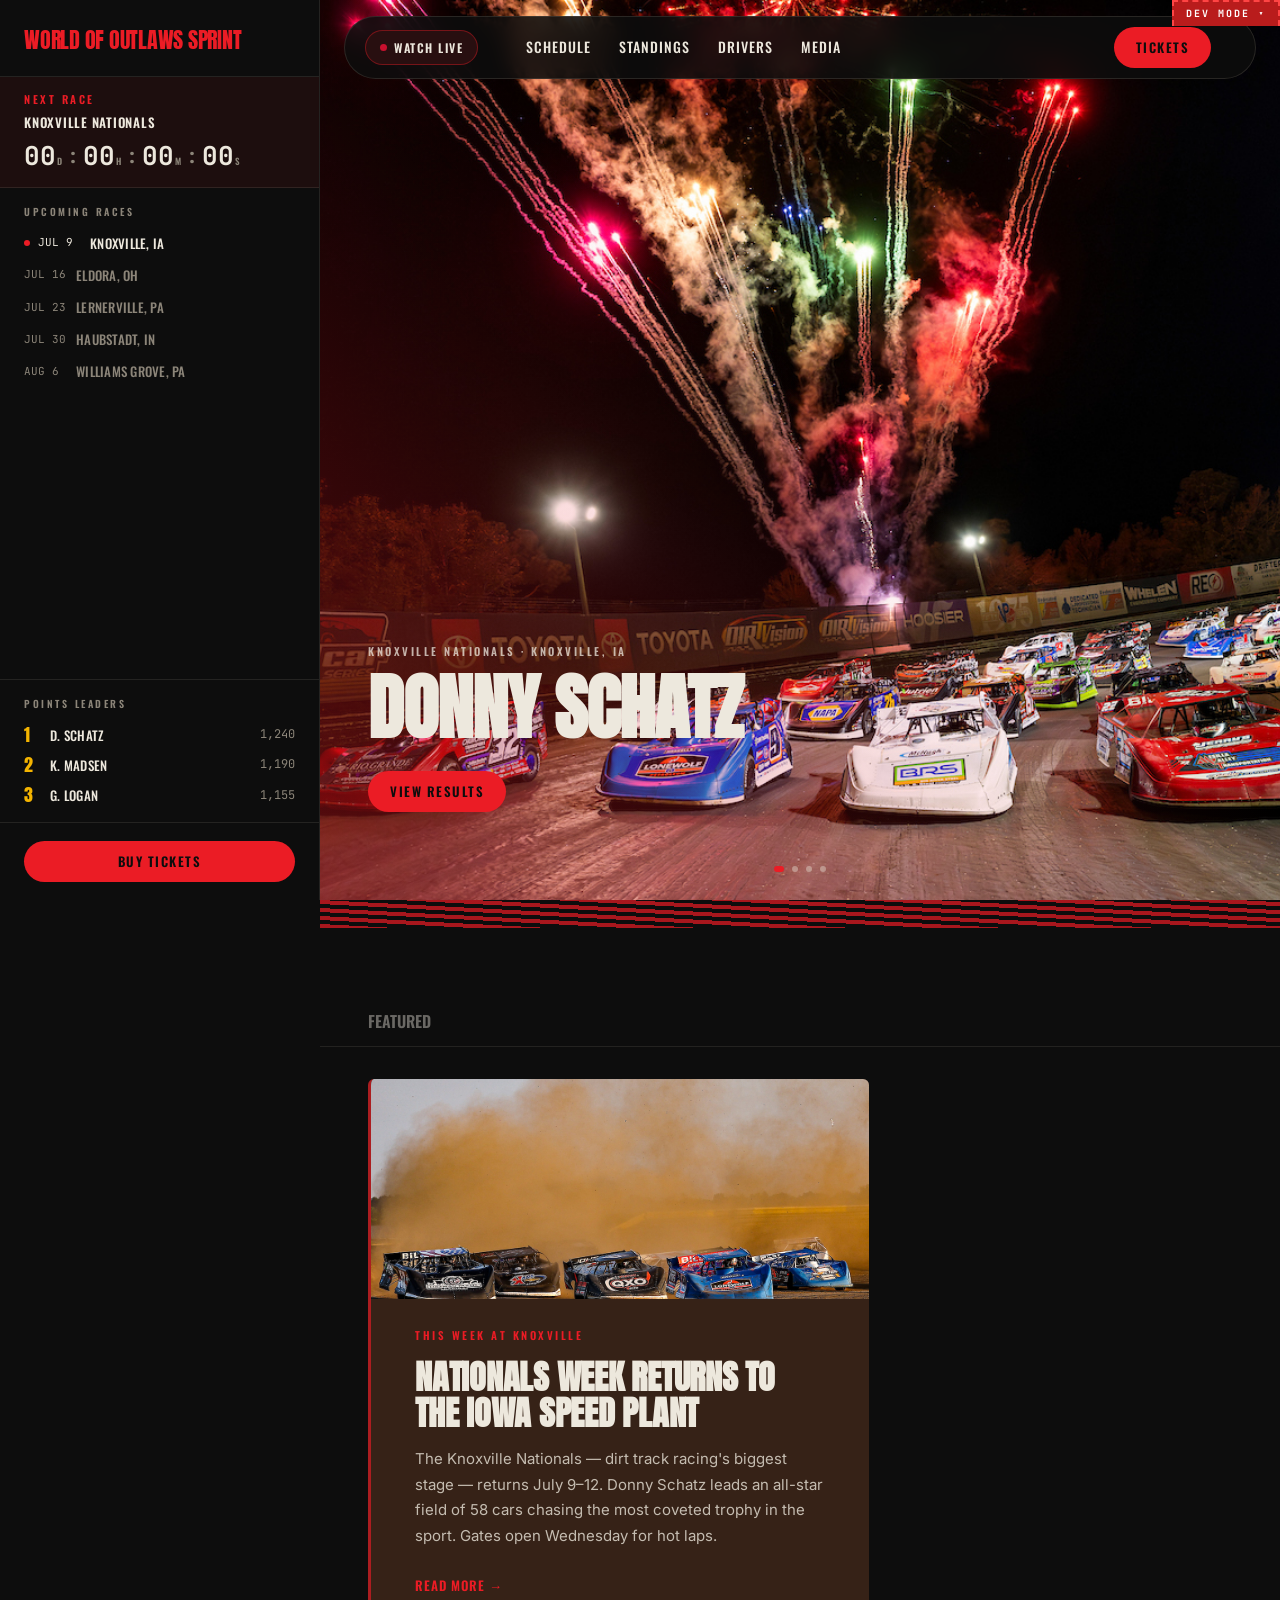
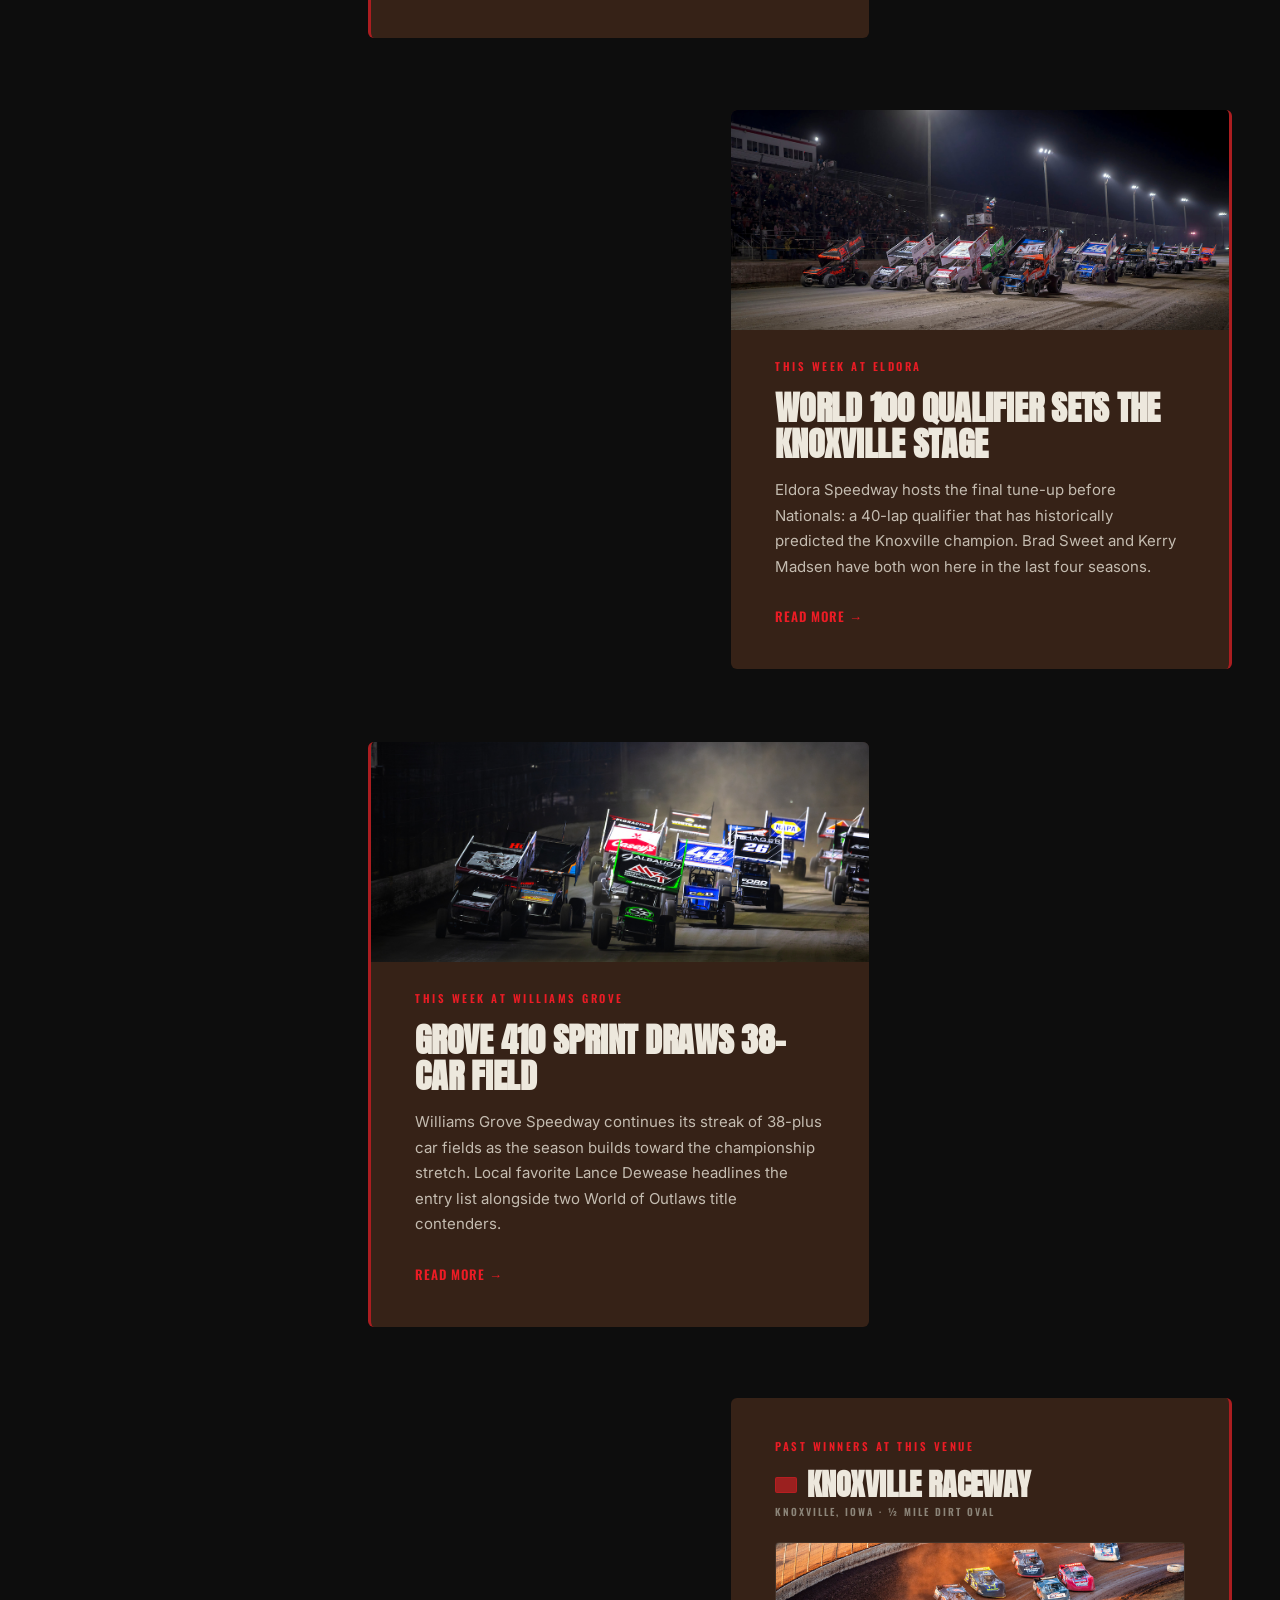
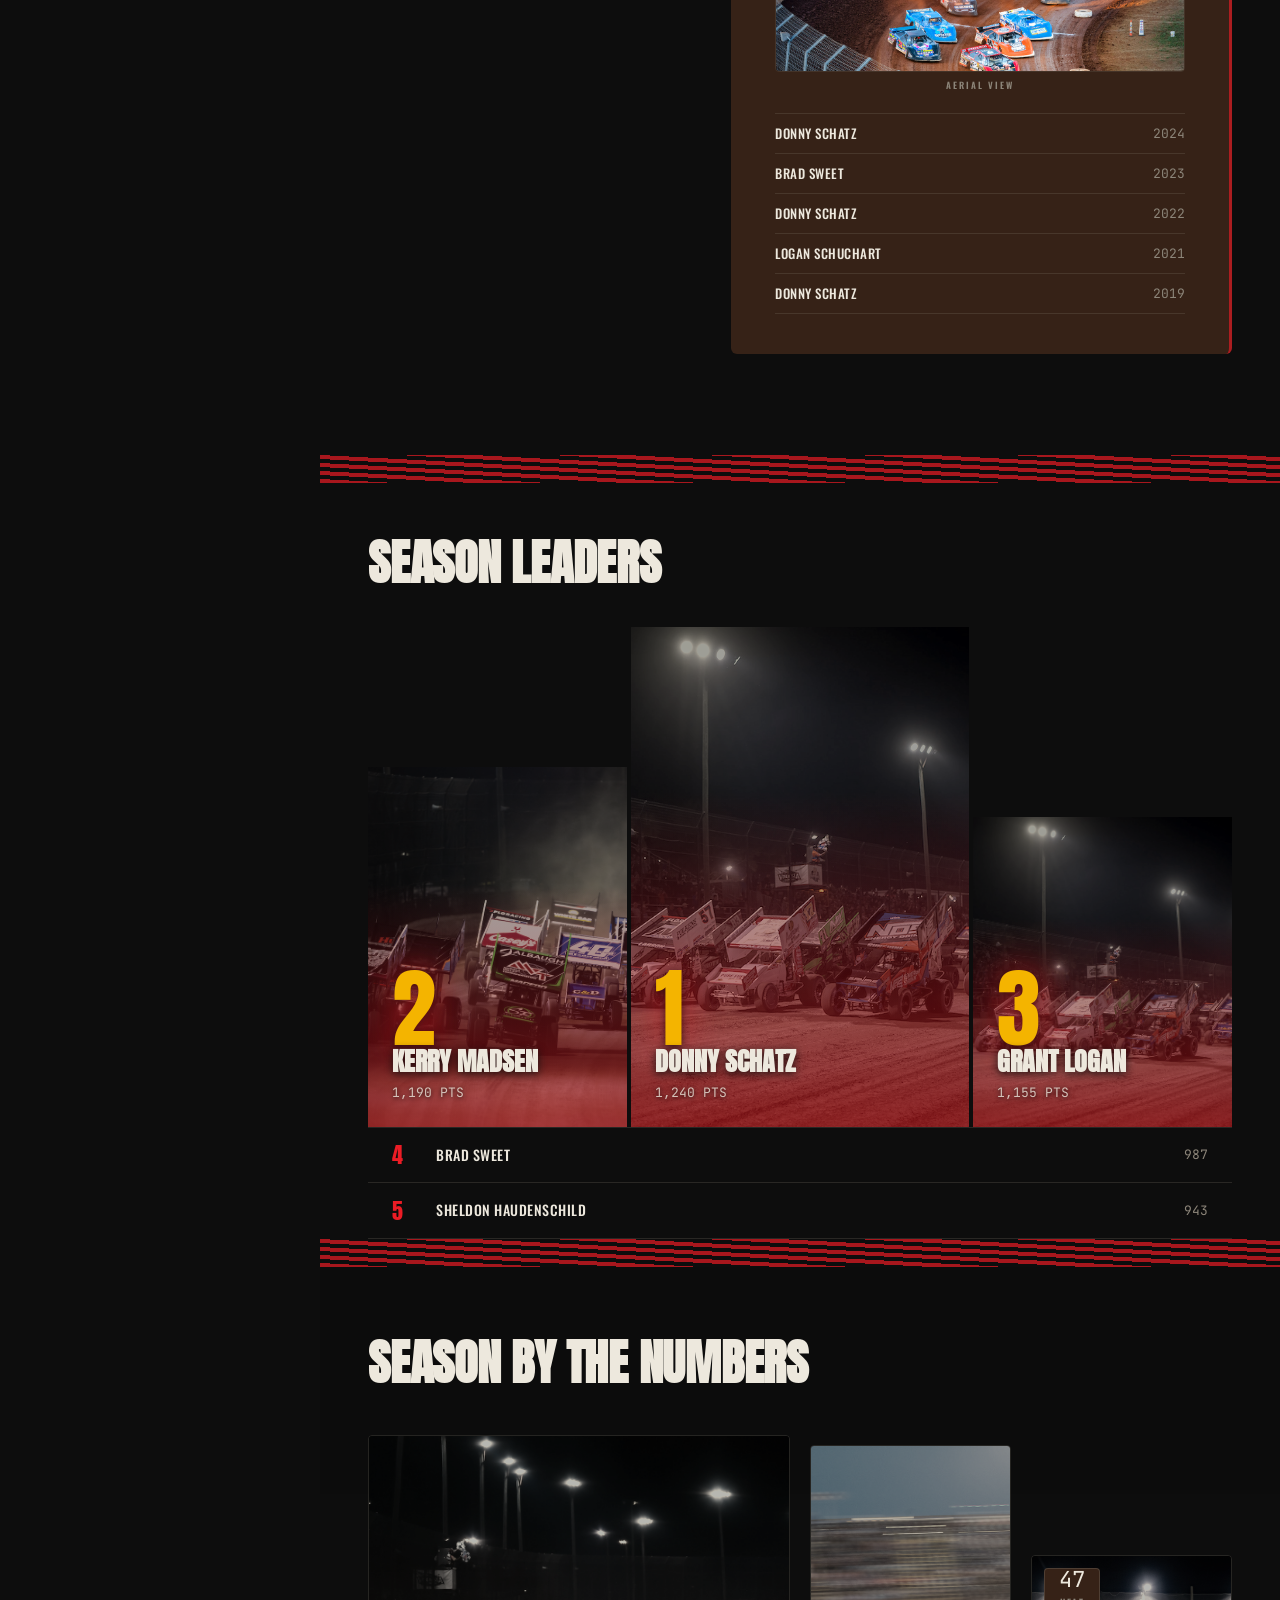
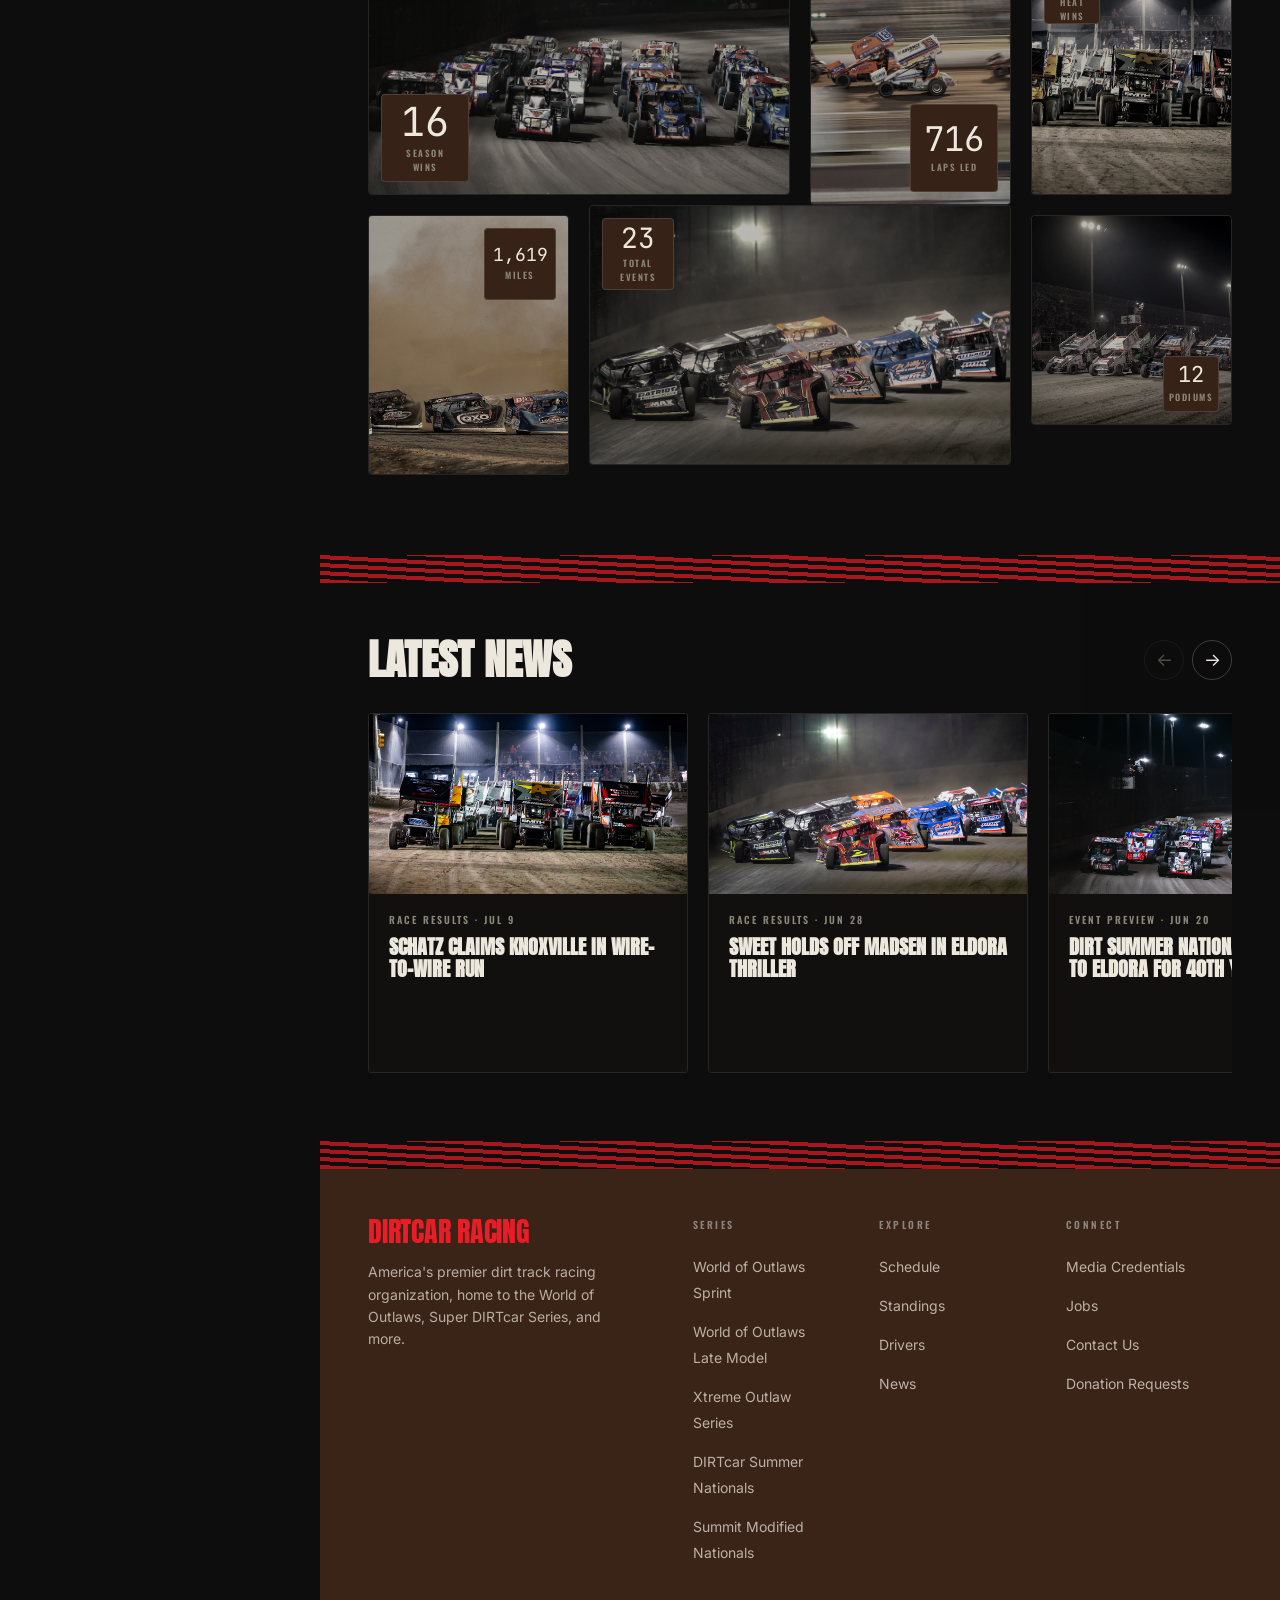
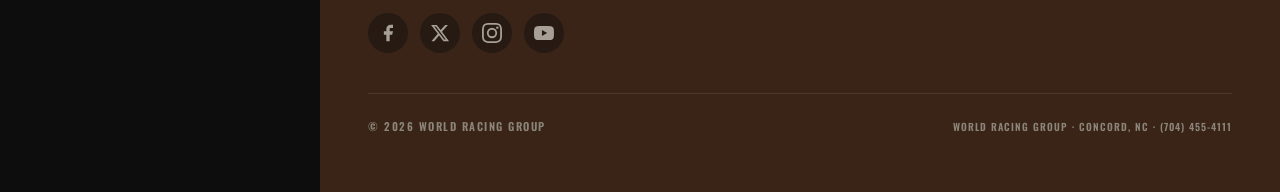
==== commit 0560fb02: "replace WoO with World of Outlaws" ====
--- a/static-prototype/index.html
+++ b/static-prototype/index.html
@@ -27,7 +27,7 @@
   <aside class="rail" aria-label="Season data">
 
     <div class="rail__logo">
-      <span class="rail__logo-wordmark">WoO SPRINT</span>
+      <span class="rail__logo-wordmark">World of Outlaws SPRINT</span>
     </div>
 
     <div class="rail__ticker">
@@ -127,7 +127,7 @@
       </a>
 
       <!-- Logomark: collapsed state only -->
-      <span class="pill-header__logomark" aria-hidden="true">WoO</span>
+      <span class="pill-header__logomark" aria-hidden="true">World of Outlaws</span>
 
       <!-- Primary nav: expanded state only — collapses into drawer on scroll -->
       <nav class="pill-nav" aria-label="Primary navigation">
@@ -396,7 +396,7 @@
             </figure>
             <p class="floating-block__eyebrow u-label">This week at Williams Grove</p>
             <h2 class="floating-block__headline">GROVE 410 SPRINT DRAWS 38-CAR FIELD</h2>
-            <p class="floating-block__blurb">Williams Grove Speedway continues its streak of 38-plus car fields as the season builds toward the championship stretch. Local favorite Lance Dewease headlines the entry list alongside two WoO title contenders.</p>
+            <p class="floating-block__blurb">Williams Grove Speedway continues its streak of 38-plus car fields as the season builds toward the championship stretch. Local favorite Lance Dewease headlines the entry list alongside two World of Outlaws title contenders.</p>
             <a href="#" class="floating-block__link">Read more &#8594;</a>
           </article>
         </div>
@@ -947,8 +947,8 @@
       <fieldset class="devpanel__fieldset">
         <legend class="devpanel__legend">SKIN</legend>
         <div class="devpanel__skins">
-          <button class="devpanel__skin-btn" data-brand="woo-sprint">WoO Sprint</button>
-          <button class="devpanel__skin-btn" data-brand="woo-latemodel">WoO Late Model</button>
+          <button class="devpanel__skin-btn" data-brand="woo-sprint">World of Outlaws SPRINT</button>
+          <button class="devpanel__skin-btn" data-brand="woo-latemodel">World of Outlaws Late Model</button>
           <button class="devpanel__skin-btn" data-brand="super-dirtcar">Super DIRTcar</button>
         </div>
       </fieldset>
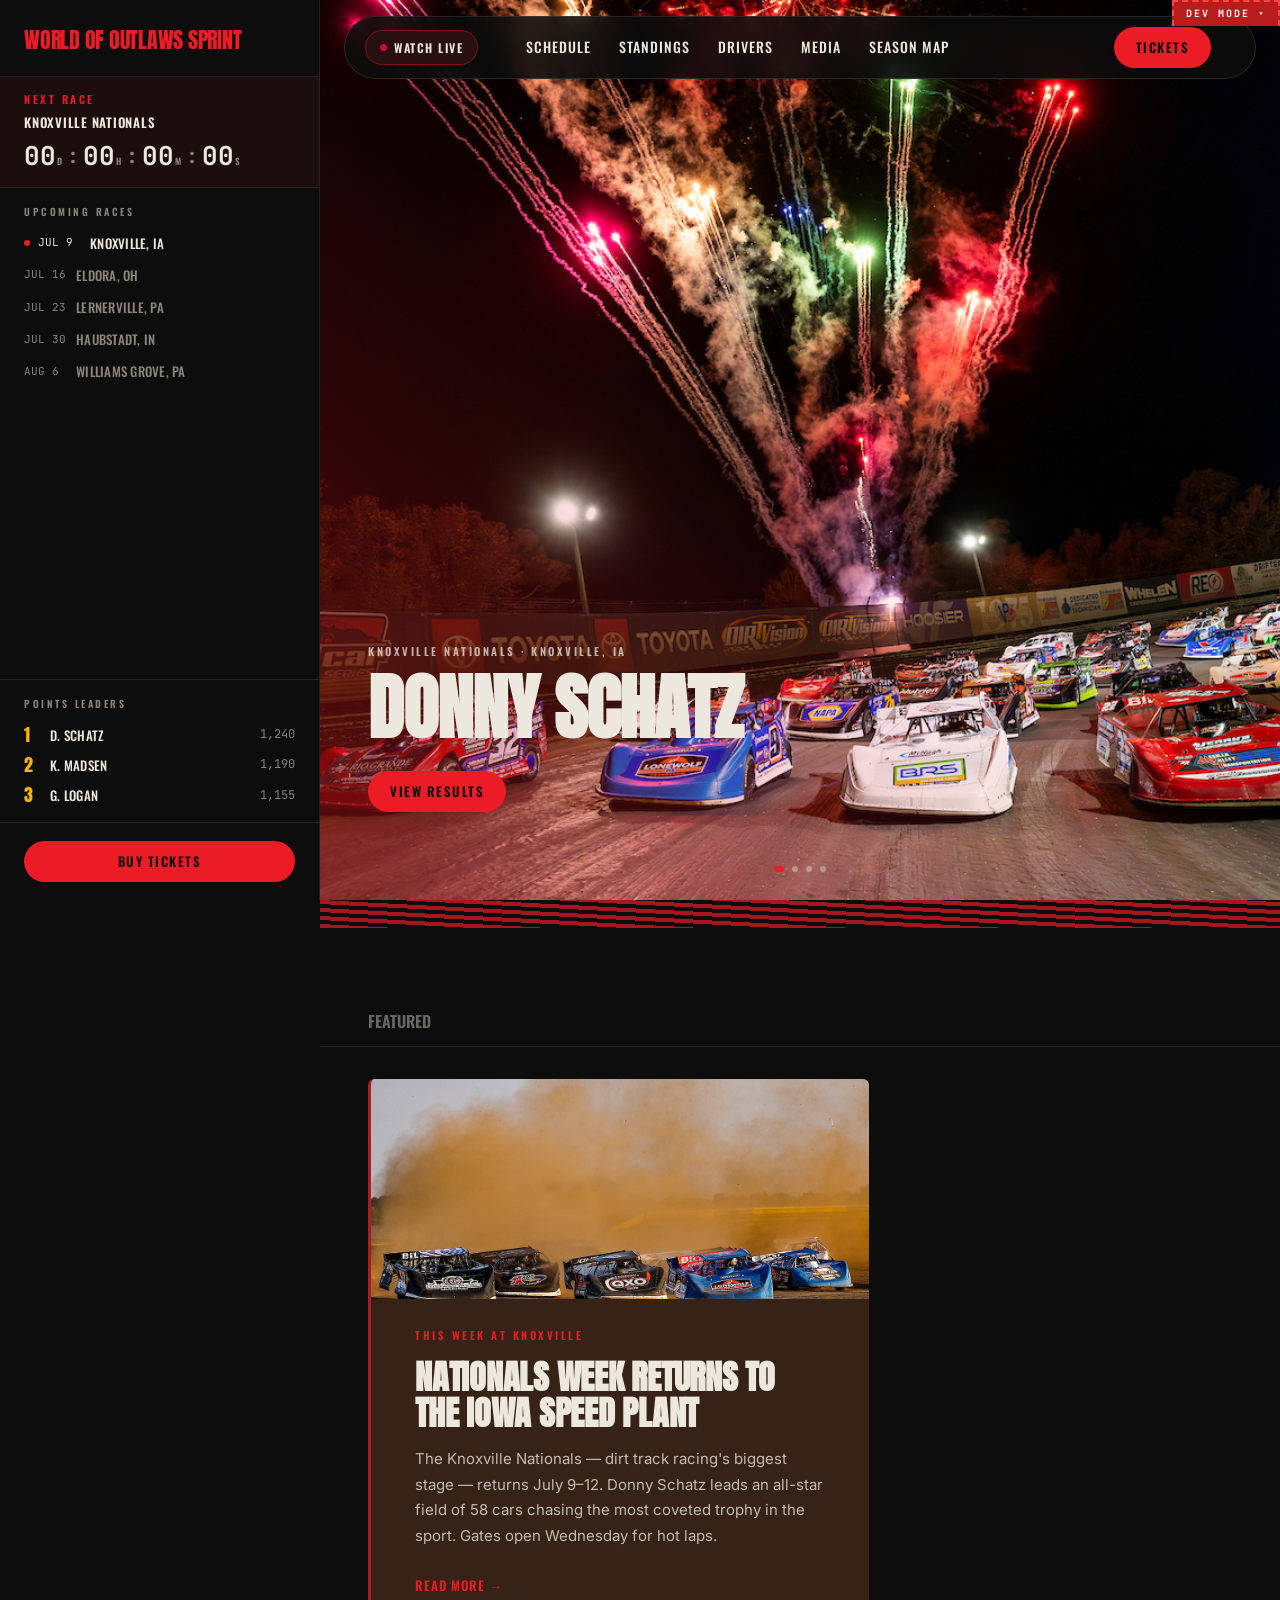
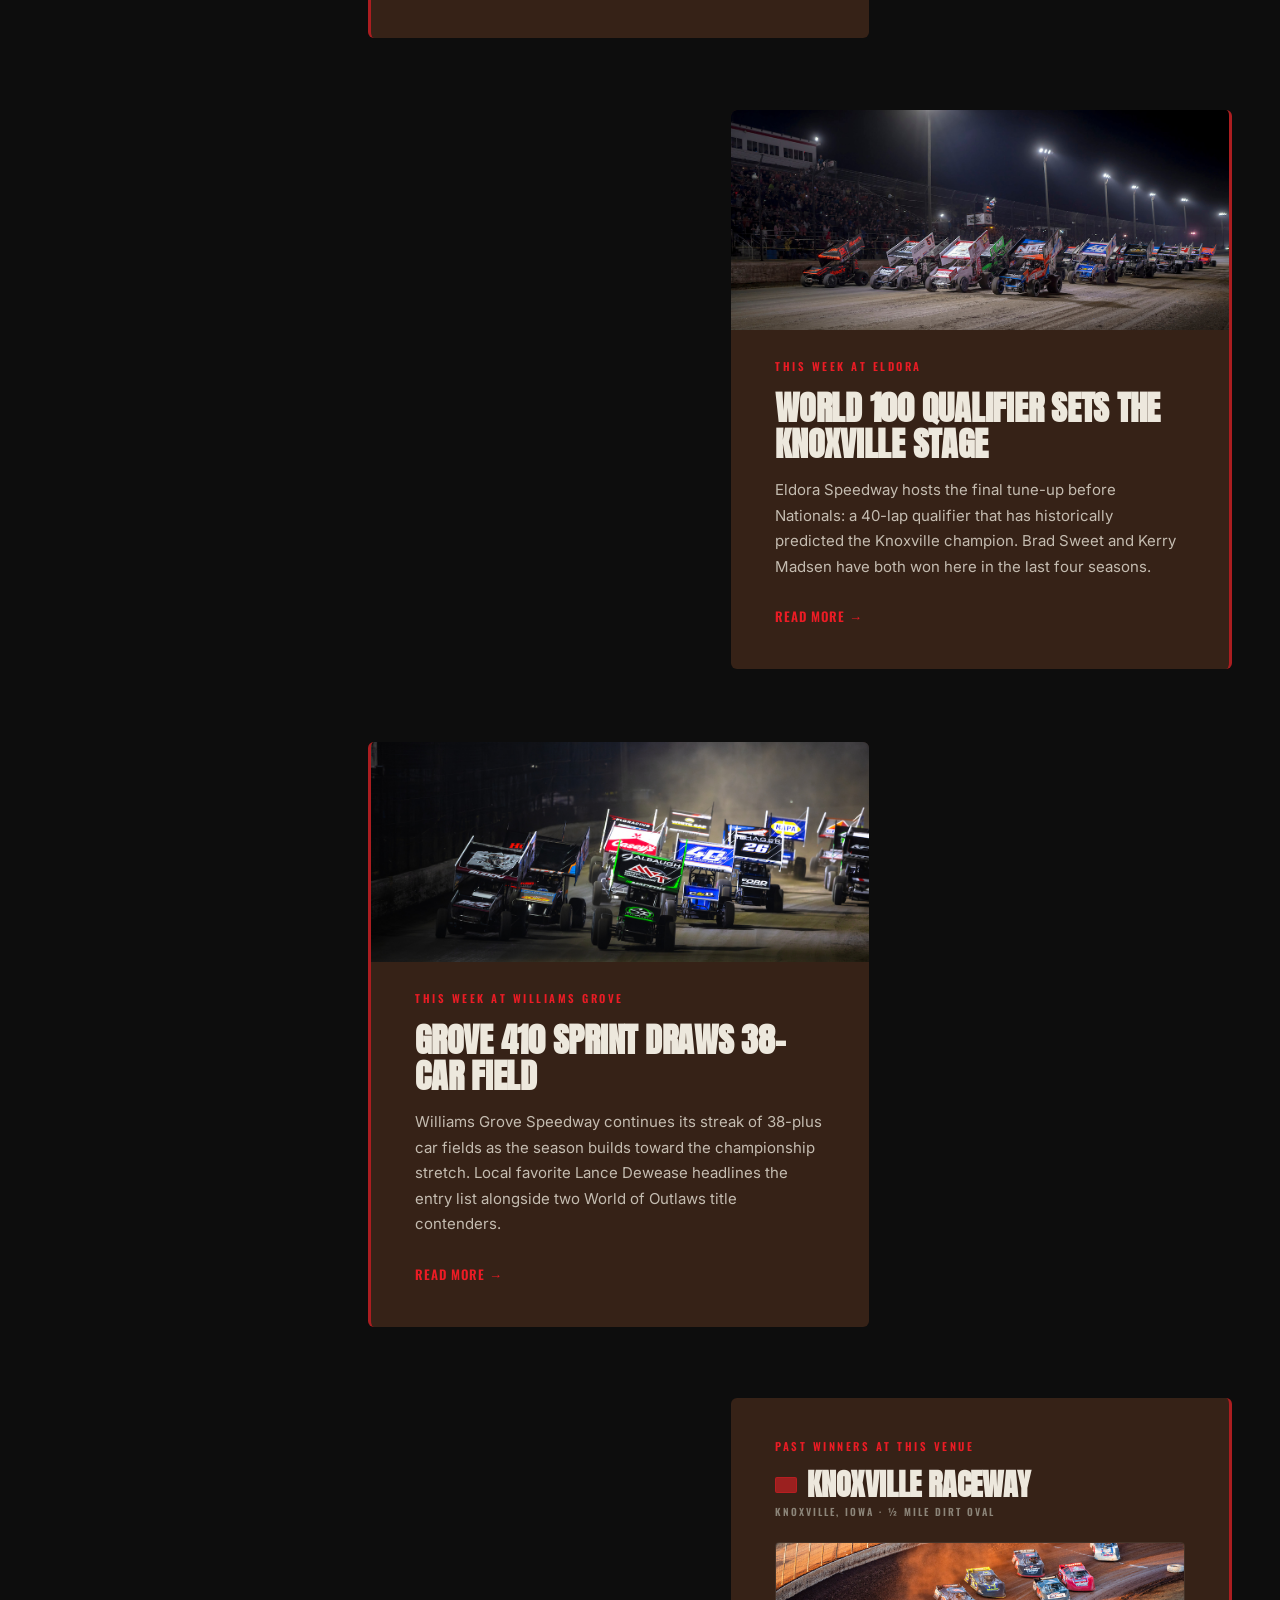
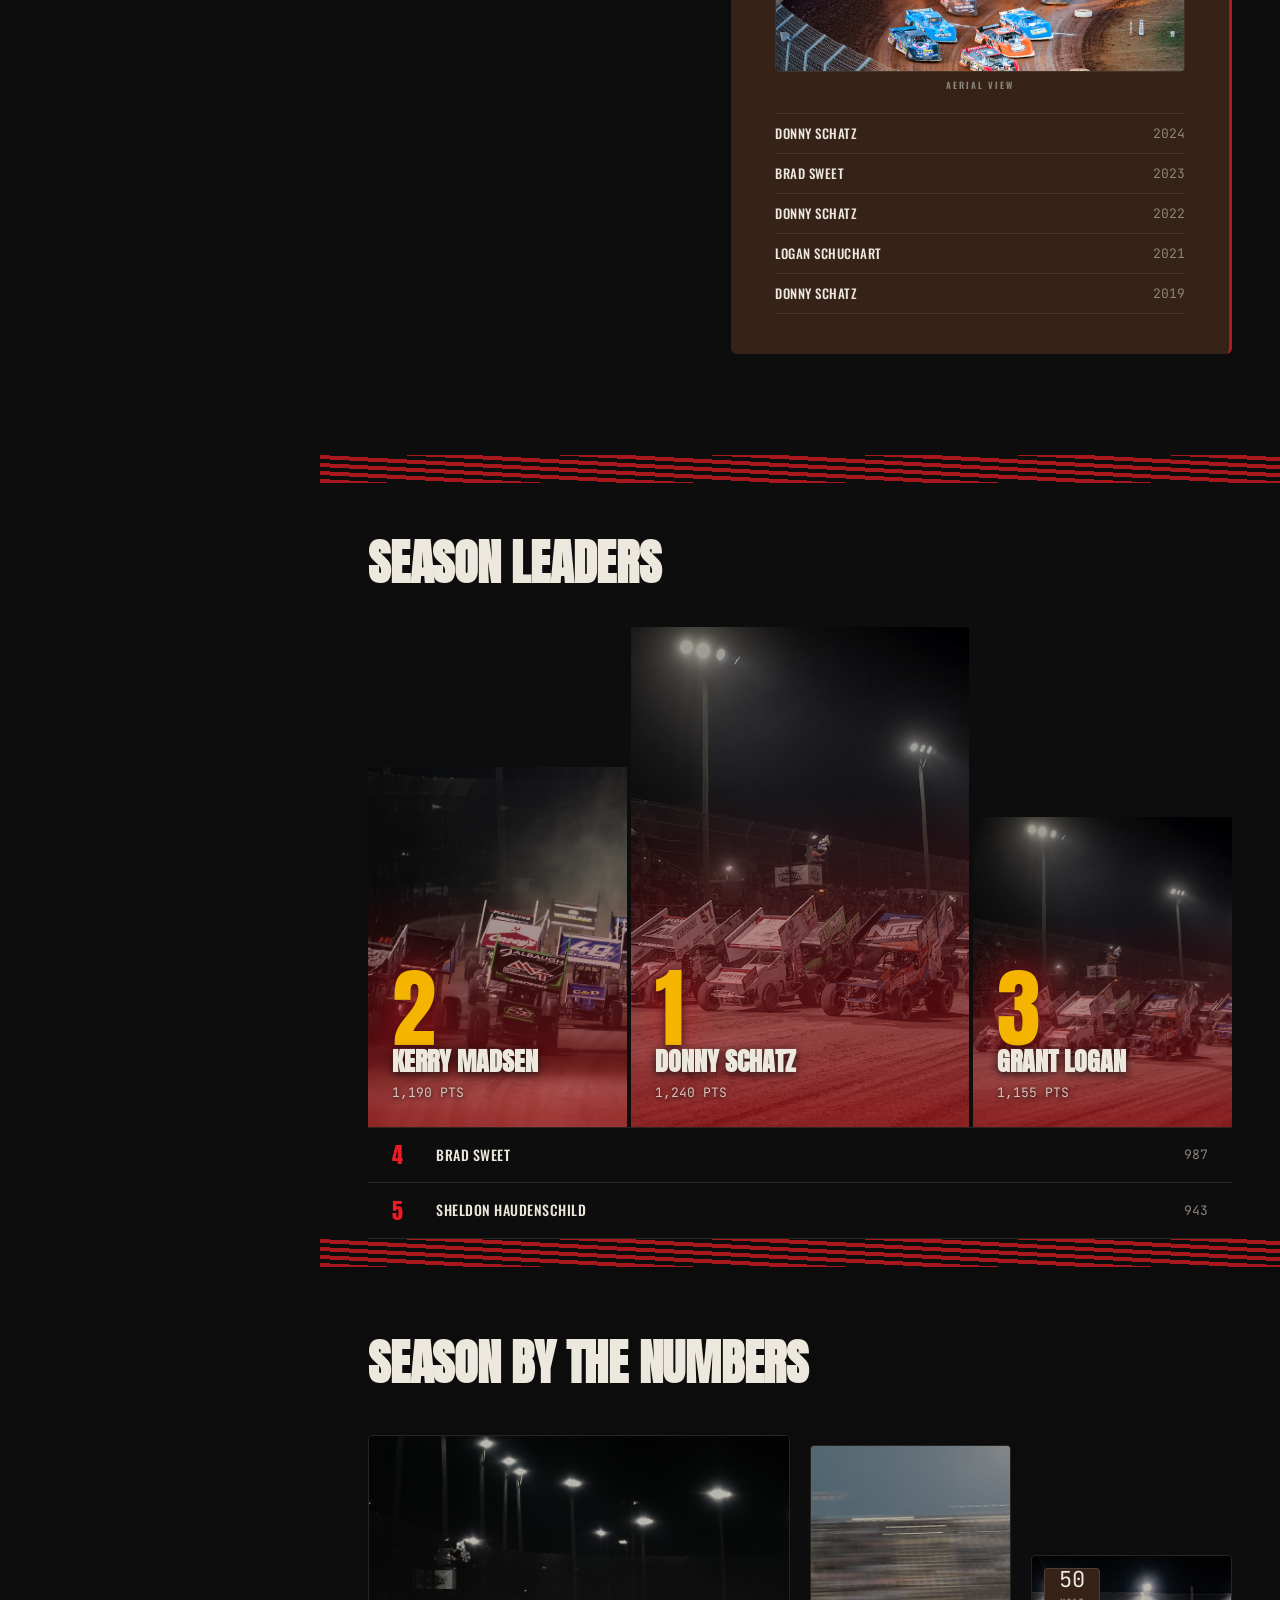
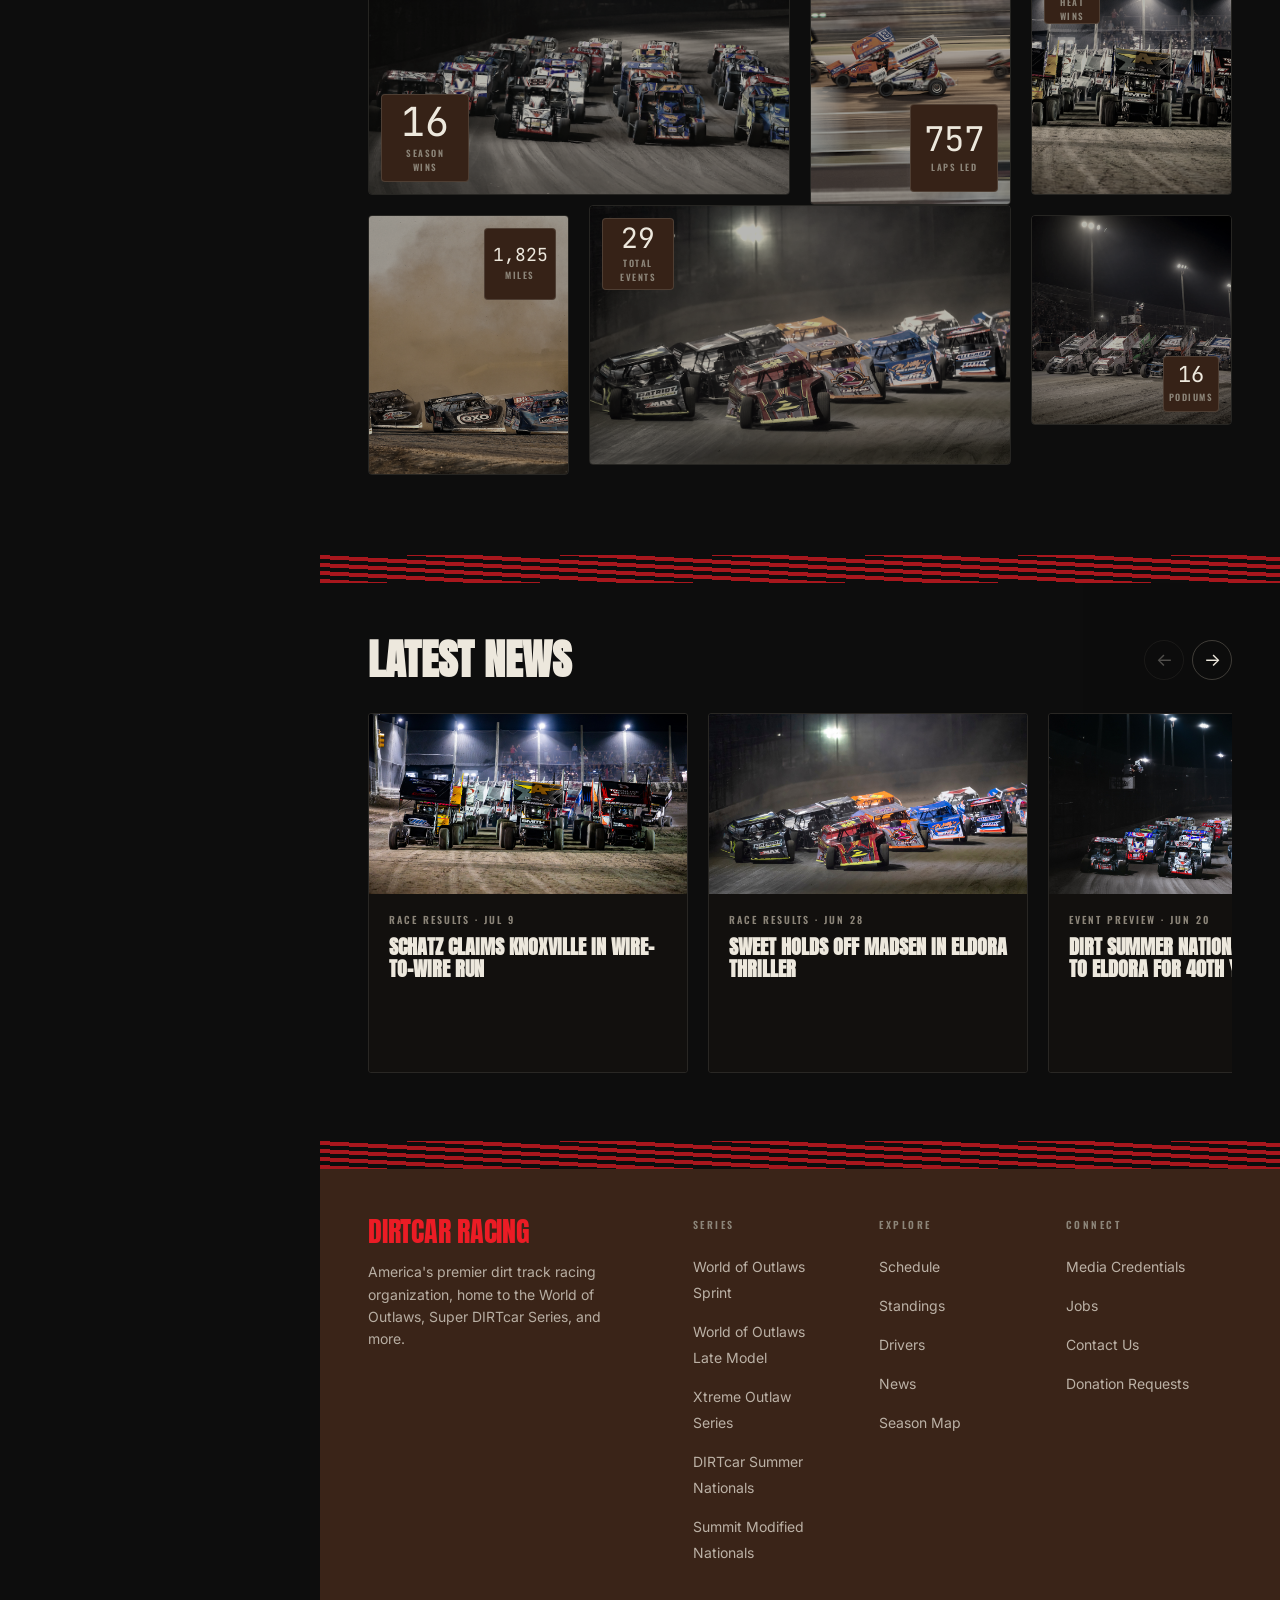
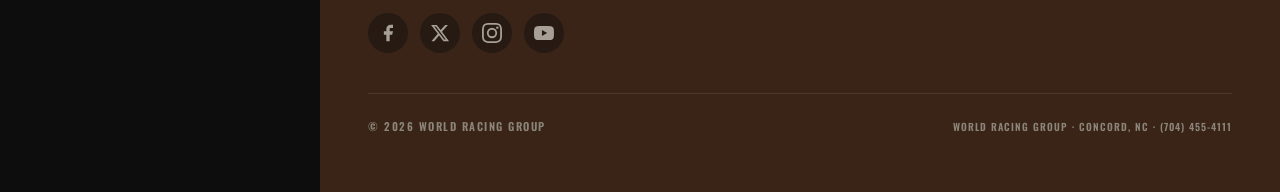
==== commit 763d153b: "upload season-map html" ====
--- a/static-prototype/index.html
+++ b/static-prototype/index.html
@@ -135,6 +135,7 @@
         <a href="#standings" class="pill-nav__link">STANDINGS</a>
         <a href="#drivers" class="pill-nav__link">DRIVERS</a>
         <a href="#media" class="pill-nav__link">MEDIA</a>
+        <a href="season-map.html" class="pill-nav__link">SEASON MAP</a>
       </nav>
 
       <!-- CTA: always visible in both states -->
@@ -162,6 +163,7 @@
       <a href="#standings" class="nav-drawer__link">STANDINGS</a>
       <a href="#drivers" class="nav-drawer__link">DRIVERS</a>
       <a href="#media" class="nav-drawer__link">MEDIA</a>
+      <a href="season-map.html" class="nav-drawer__link">SEASON MAP</a>
     </nav>
     <div class="nav-drawer__data">
       <p class="nav-drawer__placeholder">[Upcoming races — placeholder]</p>
@@ -877,6 +879,7 @@
           <li><a href="#" class="footer-link">Standings</a></li>
           <li><a href="#" class="footer-link">Drivers</a></li>
           <li><a href="#" class="footer-link">News</a></li>
+          <li><a href="season-map.html" class="footer-link">Season Map</a></li>
         </ul>
       </nav>
 
